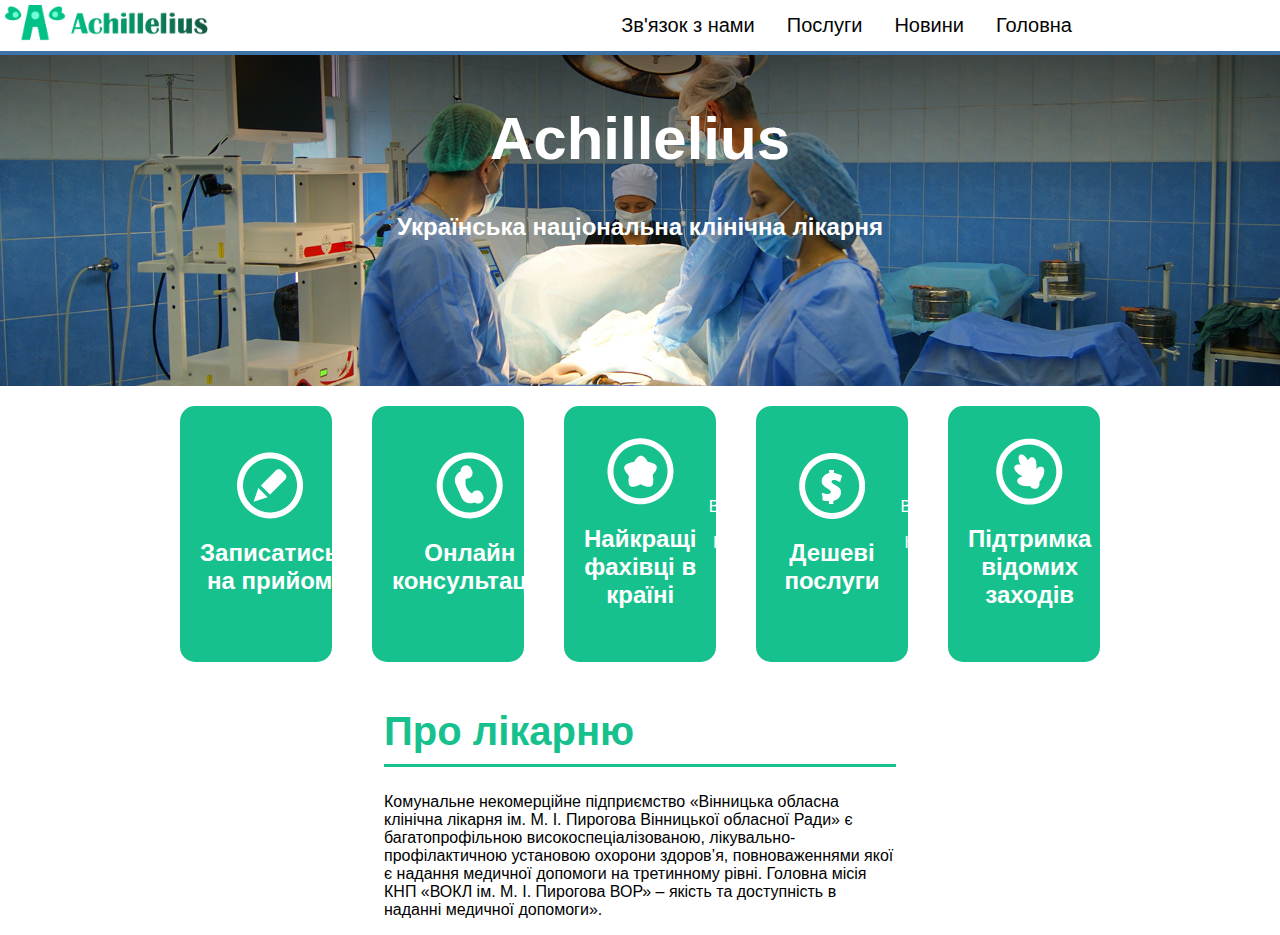
==== Курсова/index.html @ 8a38a6f2 "Стилі в окремому файлі" ====
<!DOCTYPE html>
<html lang="en">
<head>
	<meta charset="UTF-8">
	<meta name="viewport" content="width=device-width, initial-scale=1.0">
	<title>Курсова</title>
</head>
<body>
	<header>
		<nav>
			<ul>
				<img src="MainIcon.png" alt="Logo icon"> 
				<li><a class="ArrowButton" href="#home">Головна</a></li>
				<li><a class="ArrowButton" href="#news">Новини</a></li>
				<li><a class="ArrowButton" href="#services">Послуги</a></li>
				<li><a class="ArrowButton" href="#contact">Зв'язок з нами</a></li>
			</ul>
		</nav>
	</header>
	
	<section>
		<div id="MainLogo">
			<h1 id="TextMainLogo">Achillelius</h1>
			<h2>Українська національна клінічна лікарня</h2>
		</div>
	</section>
	
	<section>
		<div class="CardBlock">
			<div class="Card">
				<img src="CardIcon1.png" class="CardIcon" alt="Testing icon">
				<h2 class = "CardTitle">Записатись на прийом</h2> 
				<p class = "CardText">Broaden the creative horizons of your kids</p>
			</div>
			<div class="Card">
				<img src="CardIcon2.png" class="CardIcon" alt="Testing icon">
				<h2 class = "CardTitle">Онлайн консультація</h2> 
				<p class = "CardText">Broaden the creative horizons of your kids</p>
			</div>
			<div class="Card">
				<img src="CardIcon3.png" class="CardIcon" alt="Testing icon">
				<h2 class = "CardTitle">Найкращі фахівці в країні</h2> 
				<p class = "CardText">Broaden the creative horizons of your kids</p>
			</div>
			<div class="Card">
				<img src="CardIcon4.png" class="CardIcon" alt="Testing icon">
				<h2 class = "CardTitle">Дешеві послуги</h2> 
				<p class = "CardText">Broaden the creative horizons of your kids</p>
			</div>
			<div class="Card">
				<img src="CardIcon5.png" class="CardIcon" alt="Testing icon">
				<h2 class = "CardTitle">Підтримка відомих заходів</h2> 
				<p class = "CardText">Broaden the creative horizons of your kids</p>
			</div>
		</div>
	</section>
	
	<section class="CardBlock">
		<div id="AboutUs">
			<h1 class="GreenHeader">Про лікарню</h1>
			<p>Комунальне некомерційне підприємство «Вінницька обласна клінічна лікарня ім. М. І. Пирогова Вінницької обласної Ради» є багатопрофільною високоспеціалізованою, лікувально-профілактичною установою охорони здоров’я, повноваженнями якої є надання медичної допомоги на третинному рівні. Головна місія КНП «ВОКЛ ім. М. І. Пирогова ВОР» – якість та доступність в наданні медичної допомоги».</p>
		</div>
	</section>
	
</body>
</html>

<link rel="stylesheet" href="Styles.css">
---- Курсова/Styles.css ----
#AboutUs {
	width: 40%;
}

.GreenHeader {
	font-size: 40px;
	padding-bottom: 10px;
	color: #17C18E;
	border-bottom: 3px solid #17C18E;
}

.CardBlock {
	display: flex;
	flex-wrap: wrap;
	justify-content: center;
}

.Card {
	width: calc(15% - 40px);
	height: 20vw;
	margin: 20px;
	padding: 20px;
	
	background-color: #17C18E;
	
	box-sizing: border-box;
	text-align: center;
	border-radius: 15px;
	
	display: flex;
	flex-direction: column; 
	flex-wrap: wrap;
	justify-content: center;
	align-items: center;
	color: #FFFFFF;
}

#MainLogo {
	background-image: url('MainPageBackground.jpg');
	width: 100%;
	height: 27vw;
	background-size: cover;
	background-position: center;
	text-align: center;
	color: #FFFFFF;
}

#TextMainLogo {
	font-size: 60px;
	padding-top: 5%;
}

body {
	margin: 0;
	margin-top: 2%;
	font-family: Arial, sans-serif;
}

header {
	border-bottom: 4px solid #3E73A8;
	background-color: #FFFFFF;
	position: fixed;
	width: 100%;
	top: 0;
}

nav ul img {
	height: 4vh;
	margin: 5px;
}

nav ul {
	list-style-type: none;
	margin: 0;
	padding: 0;
	overflow: hidden;
	padding-right: 15%;
}

nav ul li {
	float: right;
}

.ArrowButton {
	display: block;
	text-align: center;
	padding: 14px 16px;
	
	color: #050505;
	text-decoration: none;
	font-size: 20px;
	-webkit-transition: all 0.5s ease;
}

.ArrowButton:hover {
	background-color: #E0EFFF;
}
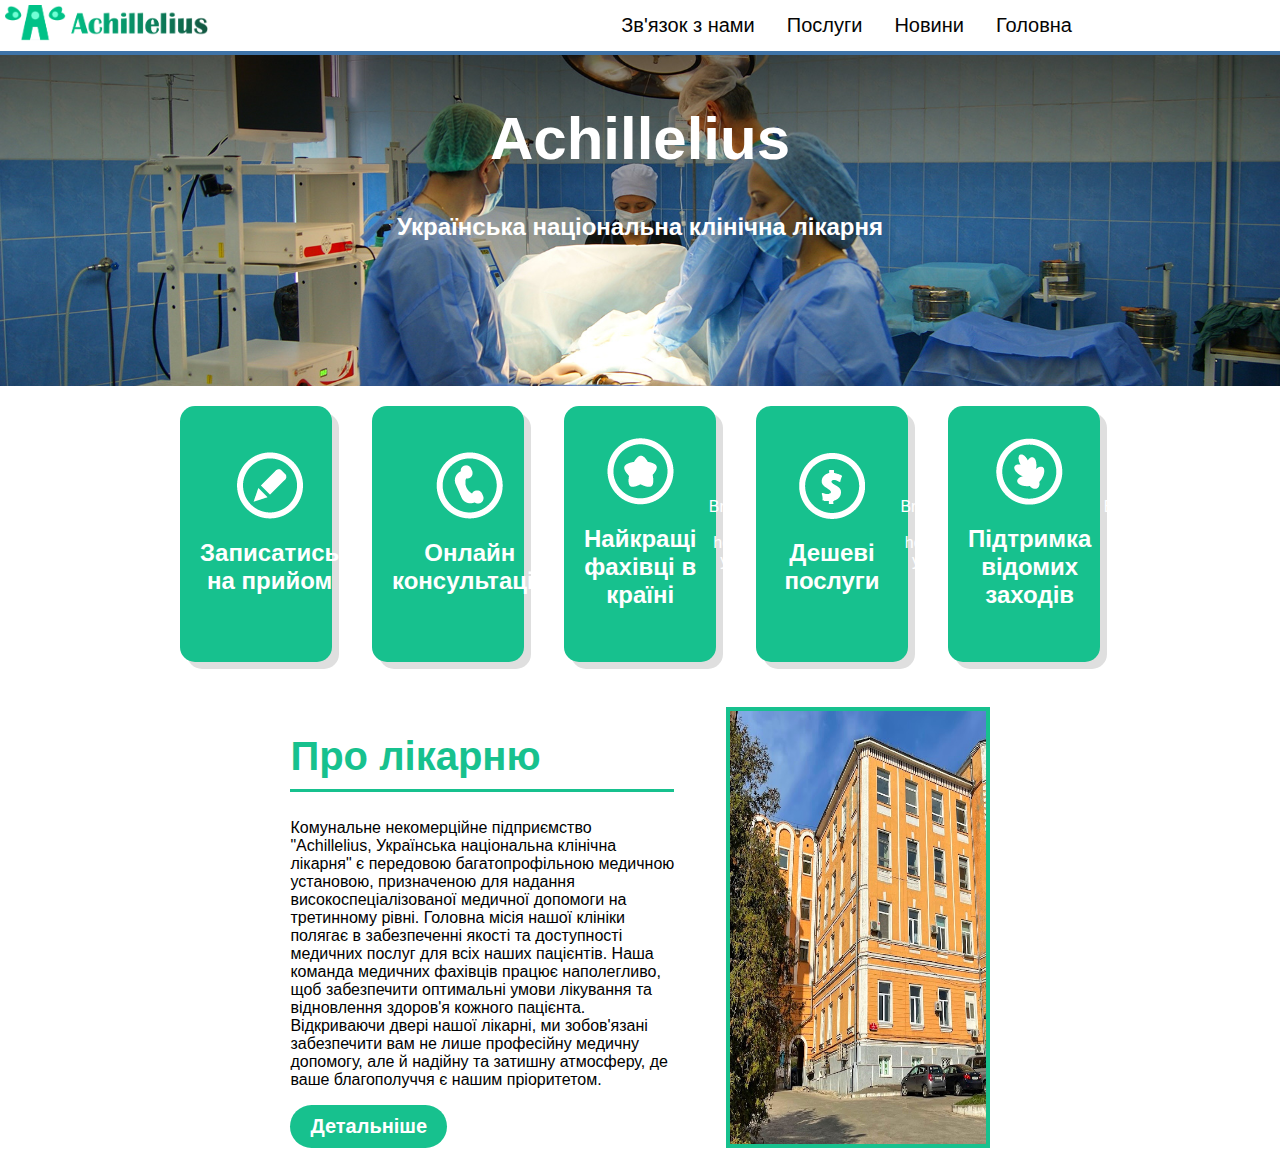
==== commit fcf6a04d: "Про лікарню" ====
--- a/Курсова/index.html
+++ b/Курсова/index.html
@@ -58,8 +58,16 @@
 	<section class="CardBlock">
 		<div id="AboutUs">
 			<h1 class="GreenHeader">Про лікарню</h1>
-			<p>Комунальне некомерційне підприємство «Вінницька обласна клінічна лікарня ім. М. І. Пирогова Вінницької обласної Ради» є багатопрофільною високоспеціалізованою, лікувально-профілактичною установою охорони здоров’я, повноваженнями якої є надання медичної допомоги на третинному рівні. Головна місія КНП «ВОКЛ ім. М. І. Пирогова ВОР» – якість та доступність в наданні медичної допомоги».</p>
+			<p>
+				Комунальне некомерційне підприємство "Achillelius, Українська національна клінічна лікарня" є передовою багатопрофільною медичною установою, призначеною для надання високоспеціалізованої медичної допомоги на третинному рівні. Головна місія нашої клініки полягає в забезпеченні якості та доступності медичних послуг для всіх наших пацієнтів. Наша команда медичних фахівців працює наполегливо, щоб забезпечити оптимальні умови лікування та відновлення здоров'я кожного пацієнта. Відкриваючи двері нашої лікарні, ми зобов'язані забезпечити вам не лише професійну медичну допомогу, але й надійну та затишну атмосферу, де ваше благополуччя є нашим пріоритетом.
+			</p>
+			<button class="ButtonMoreInformation">Детальніше</button>
 		</div>
+		<img src="PageIllustration.jpg" id="HospitalIllustration" alt="Hospital illustration">
+	</section>
+	
+	<section class="CardBlock" id="WorkerSection">
+	
 	</section>
 	
 </body>
--- a/Курсова/Styles.css
+++ b/Курсова/Styles.css
@@ -1,5 +1,12 @@
 #AboutUs {
-	width: 40%;
+	width: 30%;
+	margin: 2%;
+}
+
+#HospitalIllustration {
+	width: 20%;
+	margin: 2%;
+	border: 4px solid #17C18E;
 }
 
 .GreenHeader {
@@ -22,6 +29,7 @@
 	padding: 20px;
 	
 	background-color: #17C18E;
+	box-shadow: 7px 7px #DFDFDF;
 	
 	box-sizing: border-box;
 	text-align: center;
@@ -81,6 +89,20 @@
 	float: right;
 }
 
+.ButtonMoreInformation {
+	background: #17C18E; 
+	color: #fff; 
+	border: none;
+	border-radius: 40px; 
+	cursor: pointer;
+	
+	font-size: 20px;
+	font-weight: bold;
+	font-family: arial;
+	
+	padding: 10px 20px;
+}
+
 .ArrowButton {
 	display: block;
 	text-align: center;
@@ -89,7 +111,7 @@
 	color: #050505;
 	text-decoration: none;
 	font-size: 20px;
-	-webkit-transition: all 0.5s ease;
+	transition: all 0.5s ease;
 }
 
 .ArrowButton:hover {
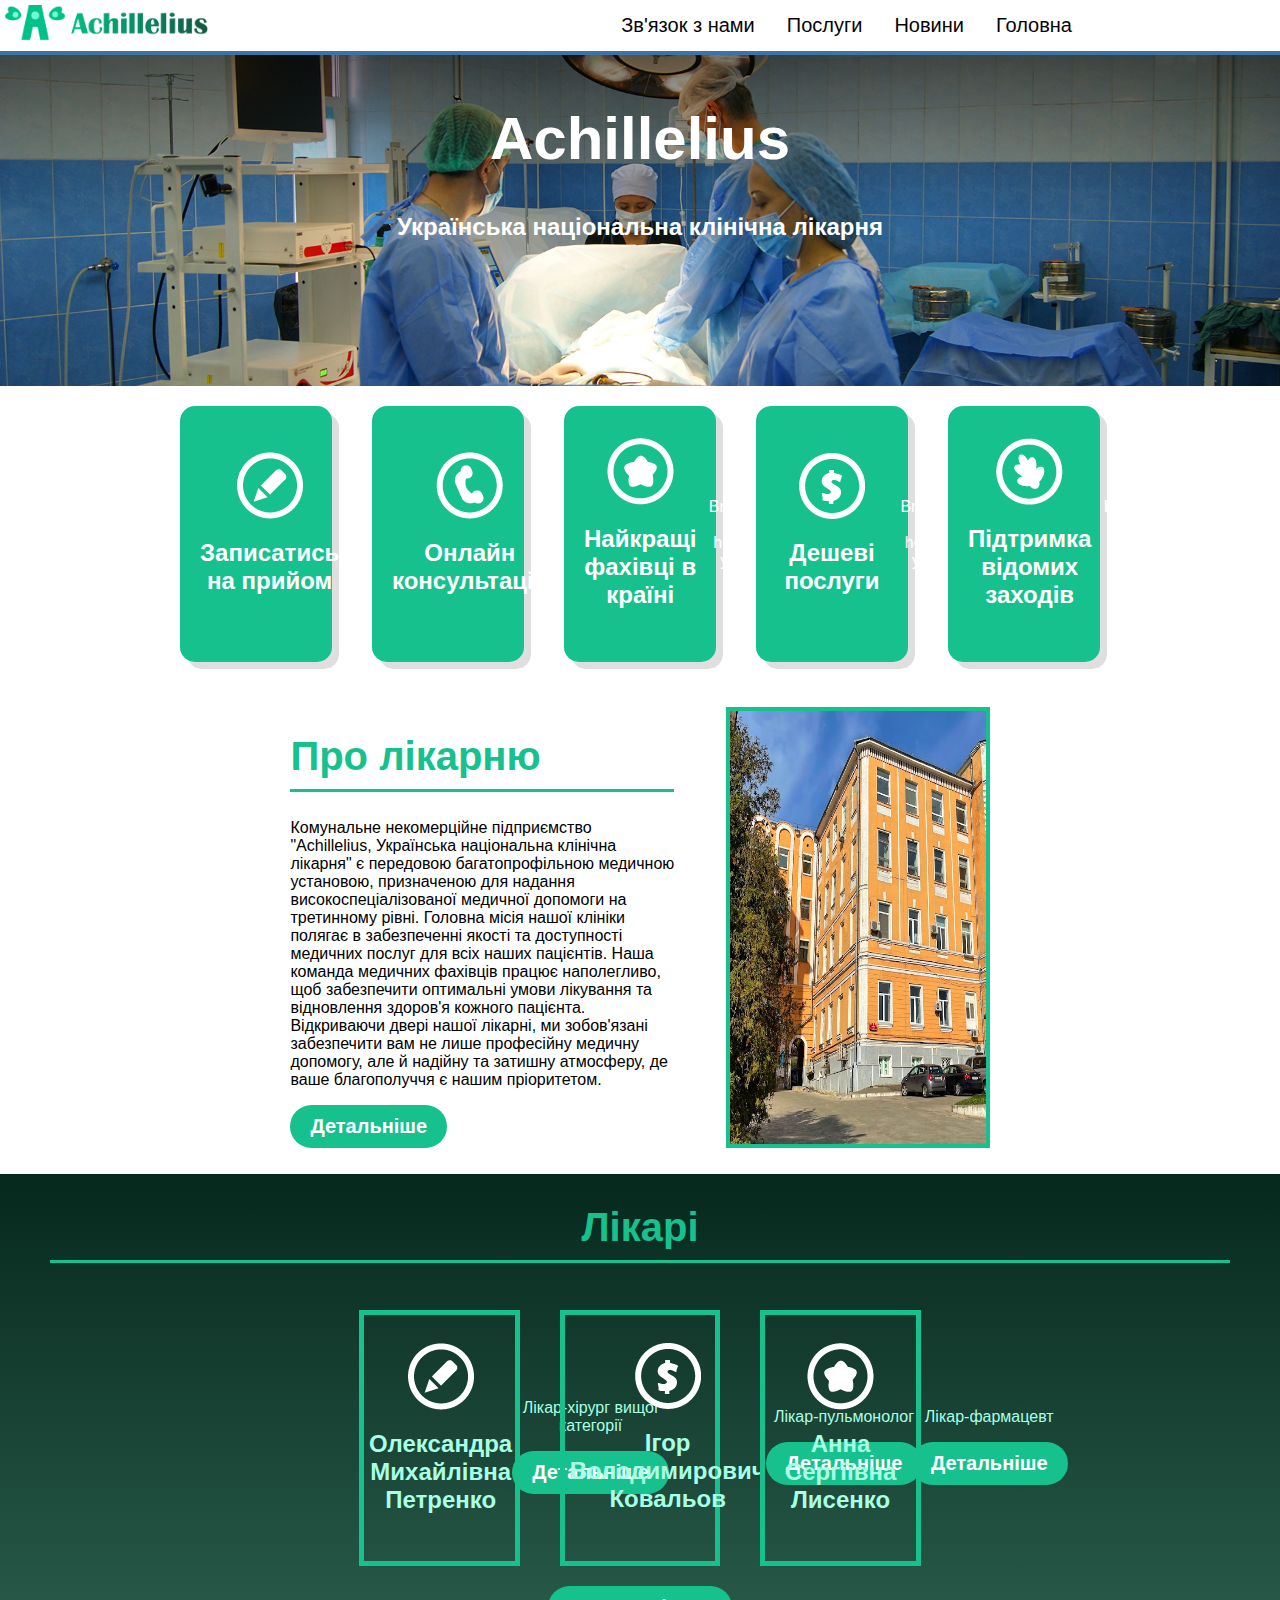
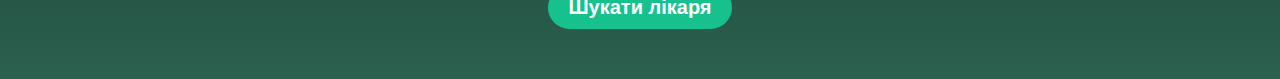
==== commit 98951309: "Лікарі" ====
--- a/Курсова/index.html
+++ b/Курсова/index.html
@@ -66,8 +66,29 @@
 		<img src="PageIllustration.jpg" id="HospitalIllustration" alt="Hospital illustration">
 	</section>
 	
-	<section class="CardBlock" id="WorkerSection">
-	
+	<section id="WorkerSection">
+		<h1 class="GreenHeader">Лікарі</h1>
+		<div class="CardBlock">
+			<div class="DoctorsRectangle">
+				<img src="CardIcon1.png" class="CardIcon" alt="Testing icon">
+				<h2 class = "CardTitle">Олександра Михайлівна Петренко</h2> 
+				<p class = "CardText">Лікар-хірург вищої категорії</p>
+				<button class="ButtonMoreInformation">Детальніше</button>
+			</div>
+			<div class="DoctorsRectangle">
+				<img src="CardIcon4.png" class="CardIcon" alt="Testing icon">
+				<h2 class = "CardTitle">Ігор Володимирович Ковальов</h2> 
+				<p class = "CardText">Лікар-пульмонолог</p>
+				<button class="ButtonMoreInformation">Детальніше</button>
+			</div>
+			<div class="DoctorsRectangle">
+				<img src="CardIcon3.png" class="CardIcon" alt="Testing icon">
+				<h2 class = "CardTitle">Анна Сергіївна Лисенко</h2> 
+				<p class = "CardText">Лікар-фармацевт</p>
+				<button class="ButtonMoreInformation">Детальніше</button>
+			</div>
+		</div>
+		<button class="ButtonMoreInformation">Шукати лікаря</button>
 	</section>
 	
 </body>
--- a/Курсова/Styles.css
+++ b/Курсова/Styles.css
@@ -1,6 +1,14 @@
 #AboutUs {
 	width: 30%;
 	margin: 2%;
+}
+
+#WorkerSection
+{
+	padding: 50px;
+	padding-top: 5px;
+	text-align: center;
+	background: linear-gradient(to top, #2C604F, #06281D);
 }
 
 #HospitalIllustration {
@@ -20,6 +28,25 @@
 	display: flex;
 	flex-wrap: wrap;
 	justify-content: center;
+}
+
+.DoctorsRectangle {
+	width: calc(17% - 40px);
+	height: 20vw;
+	margin: 20px;
+	padding: 5px;
+	
+	border: 5px solid #17C18E;
+	
+	box-sizing: border-box;
+	text-align: center;
+	
+	display: flex;
+	flex-direction: column; 
+	flex-wrap: wrap;
+	justify-content: center;
+	align-items: center;
+	color: #A8FFE3;
 }
 
 .Card {
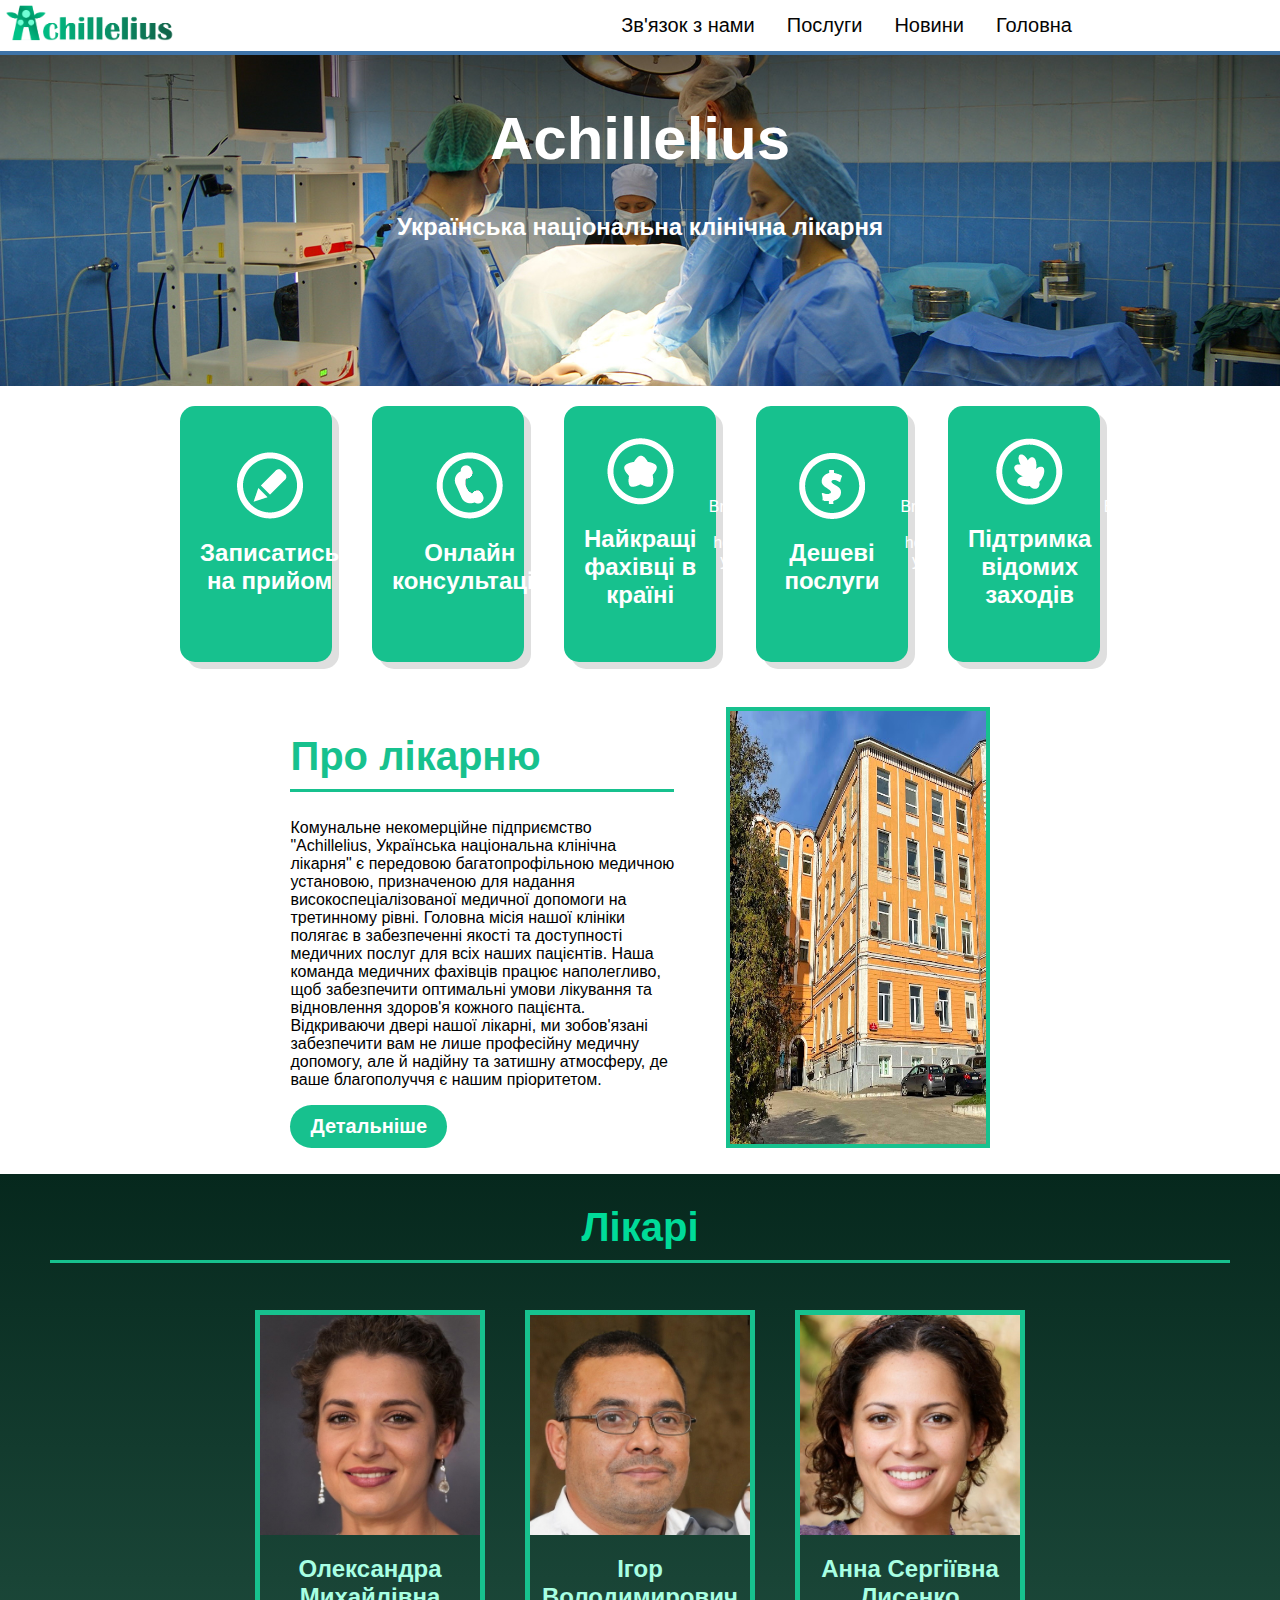
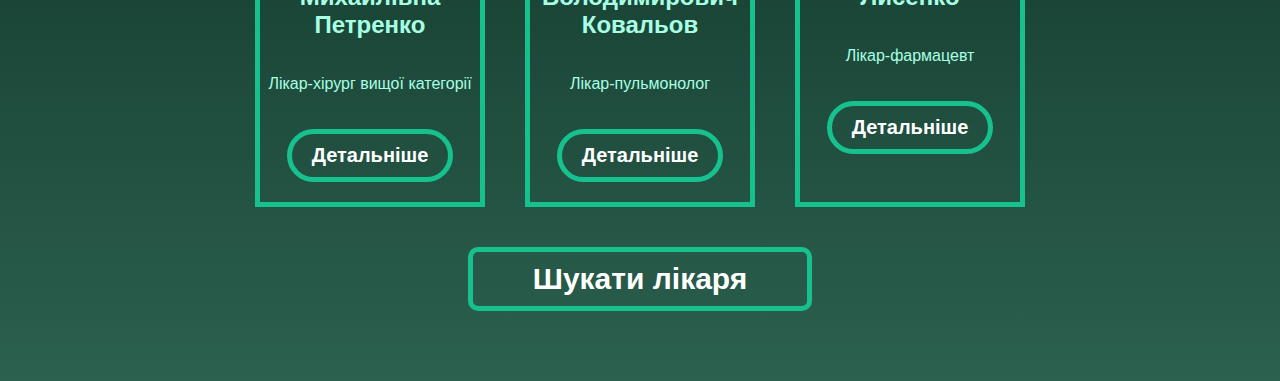
==== commit 20dfcc15: "Анімації та блок лікарів" ====
--- a/Курсова/index.html
+++ b/Курсова/index.html
@@ -9,7 +9,7 @@
 	<header>
 		<nav>
 			<ul>
-				<img src="MainIcon.png" alt="Logo icon"> 
+				<img src="Images/MainIcon.png" alt="Logo icon"> 
 				<li><a class="ArrowButton" href="#home">Головна</a></li>
 				<li><a class="ArrowButton" href="#news">Новини</a></li>
 				<li><a class="ArrowButton" href="#services">Послуги</a></li>
@@ -28,27 +28,27 @@
 	<section>
 		<div class="CardBlock">
 			<div class="Card">
-				<img src="CardIcon1.png" class="CardIcon" alt="Testing icon">
+				<img src="Images/CardIcon1.png" class="CardIcon" alt="Testing icon">
 				<h2 class = "CardTitle">Записатись на прийом</h2> 
 				<p class = "CardText">Broaden the creative horizons of your kids</p>
 			</div>
 			<div class="Card">
-				<img src="CardIcon2.png" class="CardIcon" alt="Testing icon">
+				<img src="Images/CardIcon2.png" class="CardIcon" alt="Testing icon">
 				<h2 class = "CardTitle">Онлайн консультація</h2> 
 				<p class = "CardText">Broaden the creative horizons of your kids</p>
 			</div>
 			<div class="Card">
-				<img src="CardIcon3.png" class="CardIcon" alt="Testing icon">
+				<img src="Images/CardIcon3.png" class="CardIcon" alt="Testing icon">
 				<h2 class = "CardTitle">Найкращі фахівці в країні</h2> 
 				<p class = "CardText">Broaden the creative horizons of your kids</p>
 			</div>
 			<div class="Card">
-				<img src="CardIcon4.png" class="CardIcon" alt="Testing icon">
+				<img src="Images/CardIcon4.png" class="CardIcon" alt="Testing icon">
 				<h2 class = "CardTitle">Дешеві послуги</h2> 
 				<p class = "CardText">Broaden the creative horizons of your kids</p>
 			</div>
 			<div class="Card">
-				<img src="CardIcon5.png" class="CardIcon" alt="Testing icon">
+				<img src="Images/CardIcon5.png" class="CardIcon" alt="Testing icon">
 				<h2 class = "CardTitle">Підтримка відомих заходів</h2> 
 				<p class = "CardText">Broaden the creative horizons of your kids</p>
 			</div>
@@ -63,32 +63,32 @@
 			</p>
 			<button class="ButtonMoreInformation">Детальніше</button>
 		</div>
-		<img src="PageIllustration.jpg" id="HospitalIllustration" alt="Hospital illustration">
+		<img src="Images/PageIllustration.jpg" id="HospitalIllustration" alt="Hospital illustration">
 	</section>
 	
 	<section id="WorkerSection">
 		<h1 class="GreenHeader">Лікарі</h1>
 		<div class="CardBlock">
 			<div class="DoctorsRectangle">
-				<img src="CardIcon1.png" class="CardIcon" alt="Testing icon">
+				<img src="Images/DemoWomenPerson1.jpg" class="PersonIcon" alt="Testing icon">
 				<h2 class = "CardTitle">Олександра Михайлівна Петренко</h2> 
 				<p class = "CardText">Лікар-хірург вищої категорії</p>
 				<button class="ButtonMoreInformation">Детальніше</button>
 			</div>
 			<div class="DoctorsRectangle">
-				<img src="CardIcon4.png" class="CardIcon" alt="Testing icon">
+				<img src="Images/DemoMenPerson1.jpg" class="PersonIcon" alt="Testing icon">
 				<h2 class = "CardTitle">Ігор Володимирович Ковальов</h2> 
 				<p class = "CardText">Лікар-пульмонолог</p>
 				<button class="ButtonMoreInformation">Детальніше</button>
 			</div>
 			<div class="DoctorsRectangle">
-				<img src="CardIcon3.png" class="CardIcon" alt="Testing icon">
+				<img src="Images/DemoWomenPerson2.jpg" class="PersonIcon" alt="Testing icon">
 				<h2 class = "CardTitle">Анна Сергіївна Лисенко</h2> 
 				<p class = "CardText">Лікар-фармацевт</p>
 				<button class="ButtonMoreInformation">Детальніше</button>
 			</div>
 		</div>
-		<button class="ButtonMoreInformation">Шукати лікаря</button>
+		<button id="ButtonSearchDoctor">Шукати лікаря</button>
 	</section>
 	
 </body>
--- a/Курсова/Styles.css
+++ b/Курсова/Styles.css
@@ -9,6 +9,35 @@
 	padding-top: 5px;
 	text-align: center;
 	background: linear-gradient(to top, #2C604F, #06281D);
+	
+	.GreenHeader {
+		color: #00DB99;
+	}
+}
+
+#ButtonSearchDoctor {
+	background: none; 
+	color: #fff; 
+	border: 5px solid #17C18E;
+	border-radius: 10px; 
+	cursor: pointer;
+	
+	font-size: 30px;
+	font-weight: bold;
+	font-family: arial;
+	
+	padding: 10px 60px;
+	margin: 20px;
+	transition: all 0.3s ease;
+}
+
+#ButtonSearchDoctor:hover {
+	transform: scale(1.1);
+}
+
+.PersonIcon {
+	float: inline-start;
+	width: 100%;
 }
 
 #HospitalIllustration {
@@ -31,10 +60,10 @@
 }
 
 .DoctorsRectangle {
-	width: calc(17% - 40px);
-	height: 20vw;
+	width: calc(30vh - 40px);
+	
 	margin: 20px;
-	padding: 5px;
+	padding-top: 0;
 	
 	border: 5px solid #17C18E;
 	
@@ -44,9 +73,20 @@
 	display: flex;
 	flex-direction: column; 
 	flex-wrap: wrap;
-	justify-content: center;
+	justify-content: top;
 	align-items: center;
 	color: #A8FFE3;
+	transition: all 0.3s ease;
+	
+	.ButtonMoreInformation {
+		background: none; 
+		border: 5px solid #17C18E;
+		margin: 20px;
+	}
+}
+
+.DoctorsRectangle:hover {
+	transform: translateY(-15px);
 }
 
 .Card {
@@ -68,10 +108,15 @@
 	justify-content: center;
 	align-items: center;
 	color: #FFFFFF;
+	transition: all 0.3s ease;
+}
+
+.Card:hover {
+	background-color: #129E74;
 }
 
 #MainLogo {
-	background-image: url('MainPageBackground.jpg');
+	background-image: url('Images/MainPageBackground.jpg');
 	width: 100%;
 	height: 27vw;
 	background-size: cover;
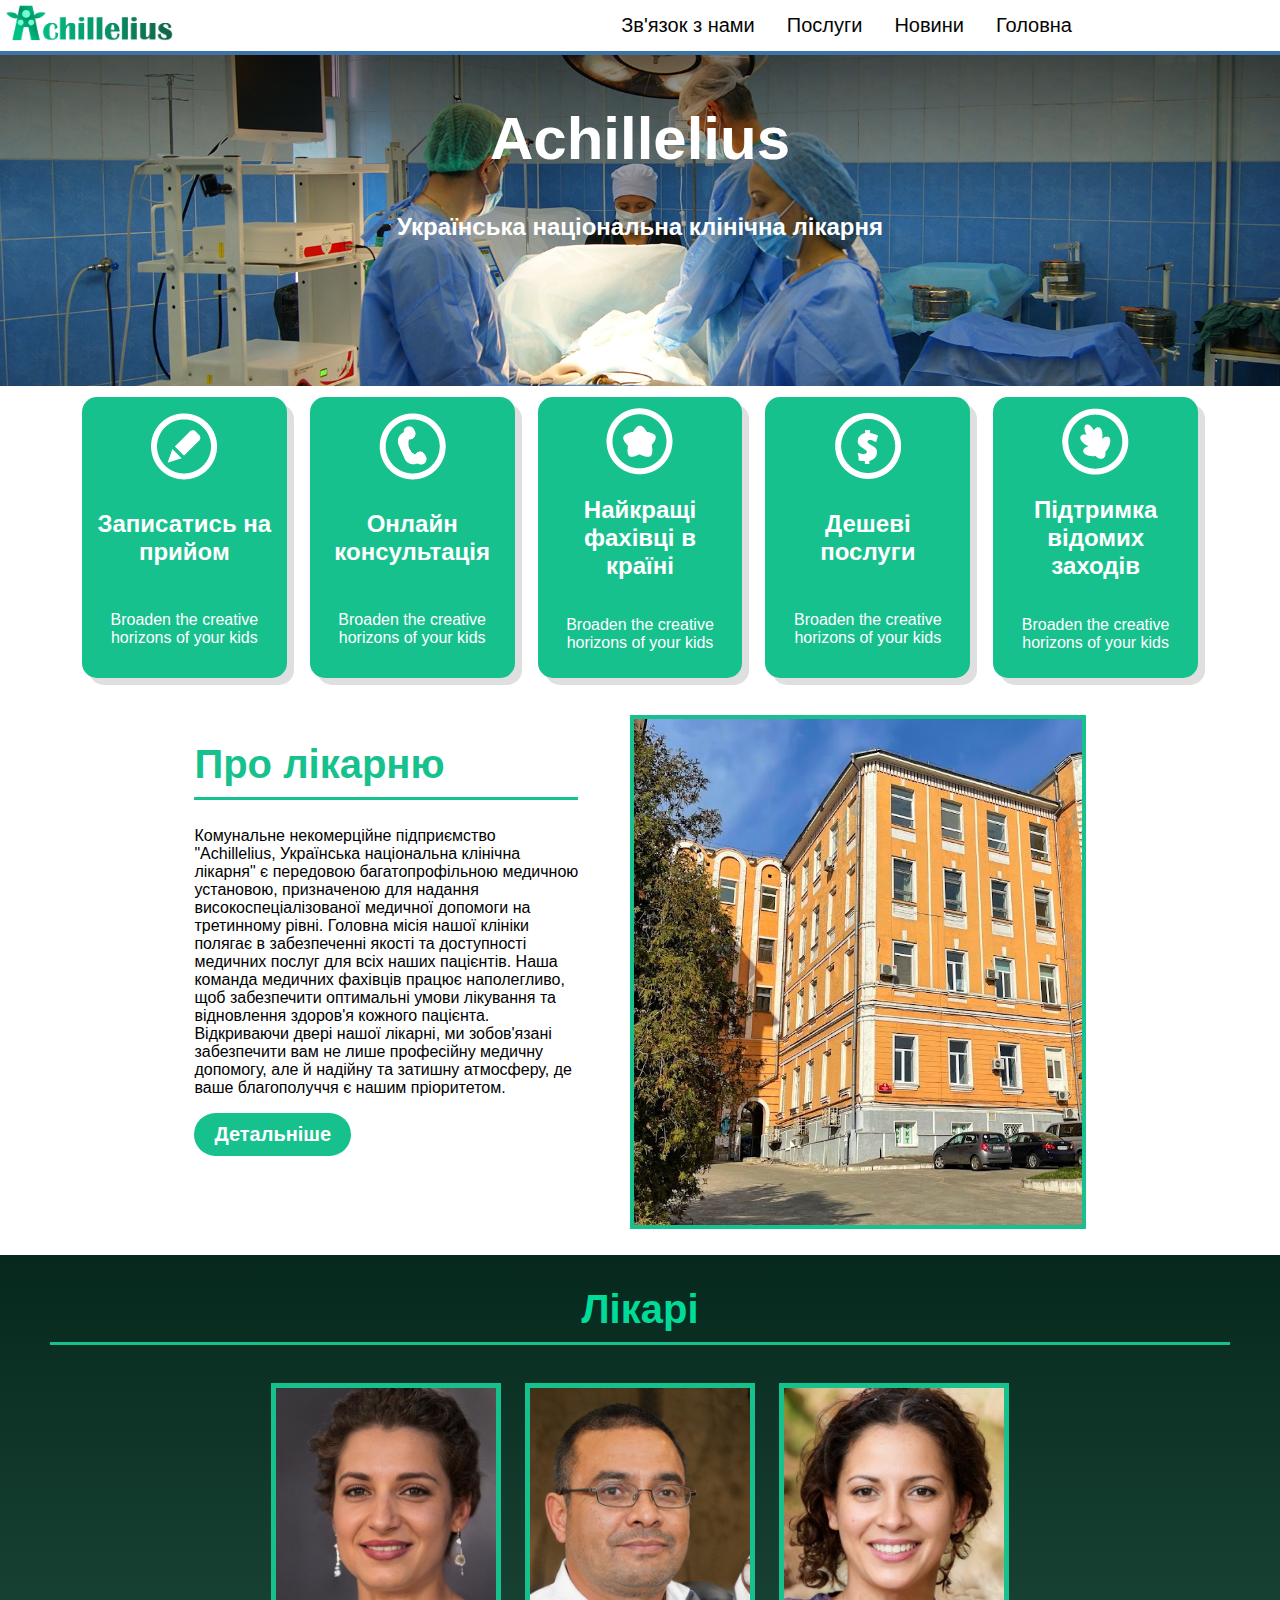
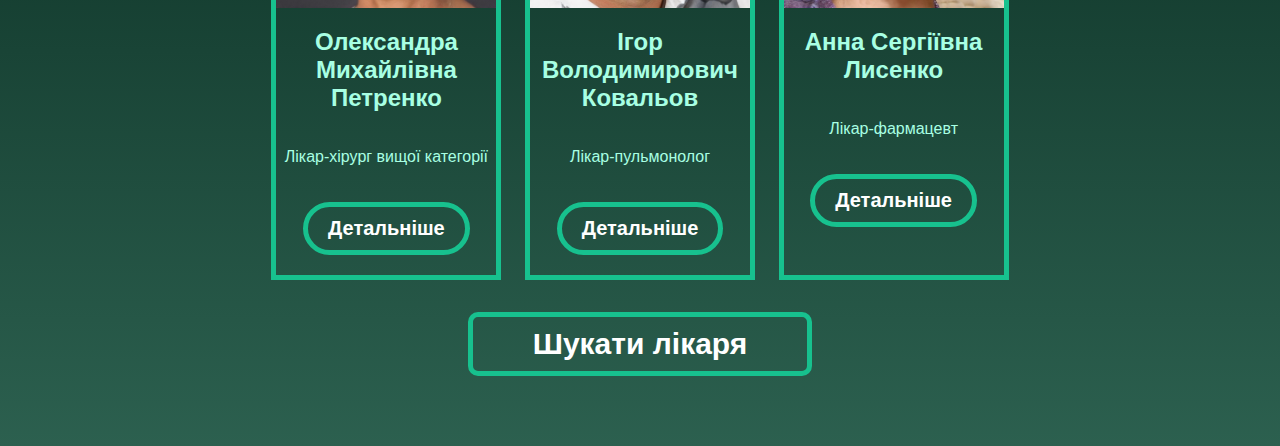
==== commit 541b8dcc: "Маштабування елементів під екран" ====
--- a/Курсова/index.html
+++ b/Курсова/index.html
@@ -20,7 +20,7 @@
 	
 	<section>
 		<div id="MainLogo">
-			<h1 id="TextMainLogo">Achillelius</h1>
+			<h1>Achillelius</h1>
 			<h2>Українська національна клінічна лікарня</h2>
 		</div>
 	</section>
--- a/Курсова/Styles.css
+++ b/Курсова/Styles.css
@@ -1,49 +1,79 @@
-#AboutUs {
-	width: 30%;
-	margin: 2%;
-}
-
-#WorkerSection
-{
-	padding: 50px;
-	padding-top: 5px;
-	text-align: center;
-	background: linear-gradient(to top, #2C604F, #06281D);
-	
-	.GreenHeader {
-		color: #00DB99;
-	}
-}
-
-#ButtonSearchDoctor {
-	background: none; 
+body {
+	margin: 0;
+	margin-top: 2%;
+	font-family: Arial, sans-serif;
+}
+
+header {
+	border-bottom: 4px solid #3E73A8;
+	background-color: #FFFFFF;
+	position: fixed;
+	width: 100%;
+	top: 0;
+}
+
+
+
+
+nav ul {
+	list-style-type: none;
+	margin: 0;
+	padding: 0;
+	overflow: hidden;
+	padding-right: 15%;
+	
+	li { float: right; }
+	img {
+		height: 4vh;
+		margin: 5px;
+	}
+}
+
+.ButtonMoreInformation {
+	background: #17C18E; 
 	color: #fff; 
-	border: 5px solid #17C18E;
-	border-radius: 10px; 
+	border: none;
+	border-radius: 40px; 
 	cursor: pointer;
 	
-	font-size: 30px;
+	font-size: 20px;
 	font-weight: bold;
 	font-family: arial;
 	
-	padding: 10px 60px;
-	margin: 20px;
-	transition: all 0.3s ease;
-}
-
-#ButtonSearchDoctor:hover {
-	transform: scale(1.1);
-}
-
-.PersonIcon {
-	float: inline-start;
+	padding: 10px 20px;
+}
+
+.ArrowButton {
+	display: block;
+	text-align: center;
+	padding: 14px 16px;
+	
+	color: #050505;
+	text-decoration: none;
+	font-size: 20px;
+	transition: all 0.5s ease;
+}
+
+.ArrowButton:hover {
+	background-color: #E0EFFF;
+}
+
+
+
+
+#MainLogo {
+	background-image: url('Images/MainPageBackground.jpg');
 	width: 100%;
-}
-
-#HospitalIllustration {
-	width: 20%;
-	margin: 2%;
-	border: 4px solid #17C18E;
+	height: 27vw;
+	background-size: cover;
+	background-position: center;
+	text-align: center;
+	color: #FFFFFF;
+	
+	h1 {
+		font-size: 60px;
+		padding-top: 5%;
+	}
 }
 
 .GreenHeader {
@@ -59,10 +89,61 @@
 	justify-content: center;
 }
 
+.CardIcon { margin: 0.5% 30%; }
+
+
+.Card {
+	width: 13%;
+	margin: 0.9%;
+	padding: 18px;
+	
+	background-color: #17C18E;
+	box-shadow: 7px 7px #DFDFDF;
+	
+	box-sizing: border-box;
+	text-align: center;
+	border-radius: 15px;
+	
+	display: flex;
+	flex-wrap: wrap;
+	justify-content: center;
+	align-items: center;
+	color: #FFFFFF;
+	transition: all 0.3s ease;
+	
+}
+
+.Card:hover { background-color: #129E74; }
+
+#AboutUs {
+	width: 30%;
+	margin: 2%;
+}
+
+#HospitalIllustration {
+	width: 20%;
+	margin: 2%;
+	border: 4px solid #17C18E;
+}
+
+
+
+
+#WorkerSection {
+	padding: 50px;
+	padding-top: 5px;
+	text-align: center;
+	background: linear-gradient(to top, #2C604F, #06281D);
+	
+	.GreenHeader {
+		color: #00DB99;
+	}
+}
+
 .DoctorsRectangle {
 	width: calc(30vh - 40px);
 	
-	margin: 20px;
+	margin: 1%;
 	padding-top: 0;
 	
 	border: 5px solid #17C18E;
@@ -85,107 +166,67 @@
 	}
 }
 
-.DoctorsRectangle:hover {
-	transform: translateY(-15px);
-}
-
-.Card {
-	width: calc(15% - 40px);
-	height: 20vw;
-	margin: 20px;
-	padding: 20px;
-	
-	background-color: #17C18E;
-	box-shadow: 7px 7px #DFDFDF;
-	
-	box-sizing: border-box;
-	text-align: center;
-	border-radius: 15px;
-	
-	display: flex;
-	flex-direction: column; 
-	flex-wrap: wrap;
-	justify-content: center;
-	align-items: center;
-	color: #FFFFFF;
-	transition: all 0.3s ease;
-}
-
-.Card:hover {
-	background-color: #129E74;
-}
-
-#MainLogo {
-	background-image: url('Images/MainPageBackground.jpg');
+.DoctorsRectangle:hover { transform: translateY(-15px); }
+
+.PersonIcon {
+	float: inline-start;
 	width: 100%;
-	height: 27vw;
-	background-size: cover;
-	background-position: center;
-	text-align: center;
-	color: #FFFFFF;
-}
-
-#TextMainLogo {
-	font-size: 60px;
-	padding-top: 5%;
-}
-
-body {
-	margin: 0;
-	margin-top: 2%;
-	font-family: Arial, sans-serif;
-}
-
-header {
-	border-bottom: 4px solid #3E73A8;
-	background-color: #FFFFFF;
-	position: fixed;
-	width: 100%;
-	top: 0;
-}
-
-nav ul img {
-	height: 4vh;
-	margin: 5px;
-}
-
-nav ul {
-	list-style-type: none;
-	margin: 0;
-	padding: 0;
-	overflow: hidden;
-	padding-right: 15%;
-}
-
-nav ul li {
-	float: right;
-}
-
-.ButtonMoreInformation {
-	background: #17C18E; 
+}
+
+#ButtonSearchDoctor {
+	background: none; 
 	color: #fff; 
-	border: none;
-	border-radius: 40px; 
+	border: 5px solid #17C18E;
+	border-radius: 10px; 
 	cursor: pointer;
 	
-	font-size: 20px;
+	font-size: 30px;
 	font-weight: bold;
 	font-family: arial;
 	
-	padding: 10px 20px;
-}
-
-.ArrowButton {
-	display: block;
-	text-align: center;
-	padding: 14px 16px;
-	
-	color: #050505;
-	text-decoration: none;
-	font-size: 20px;
-	transition: all 0.5s ease;
-}
-
-.ArrowButton:hover {
-	background-color: #E0EFFF;
+	padding: 10px 60px;
+	margin: 20px;
+	transition: all 0.3s ease;
+}
+
+#ButtonSearchDoctor:hover { transform: scale(1.1); }
+
+
+
+
+
+@media(min-width:1001px) and (max-width:1500px) {
+	#HospitalIllustration { width: 35%; }
+	.Card {
+		width: 16%;
+		padding: 10px;
+	}
+}
+
+@media(min-width:641px) and (max-width:1000px) {
+    #HospitalIllustration { width: 55%; }
+	#AboutUs { width:35%; }
+	
+	.Card {
+		width: 25%; 
+		padding: 15px;
+	}
+}
+
+@media(max-width:640px) {
+	#HospitalIllustration { width: 90%; }
+	.Card {
+		width: 45%; 
+		padding: 15px;
+	}
+	
+	#AboutUs { width:90%; }
+	
+	nav ul {
+		padding: 0;
+		li { float: left; }
+		img {
+			margin: 5px 30%;
+		}
+	}
 }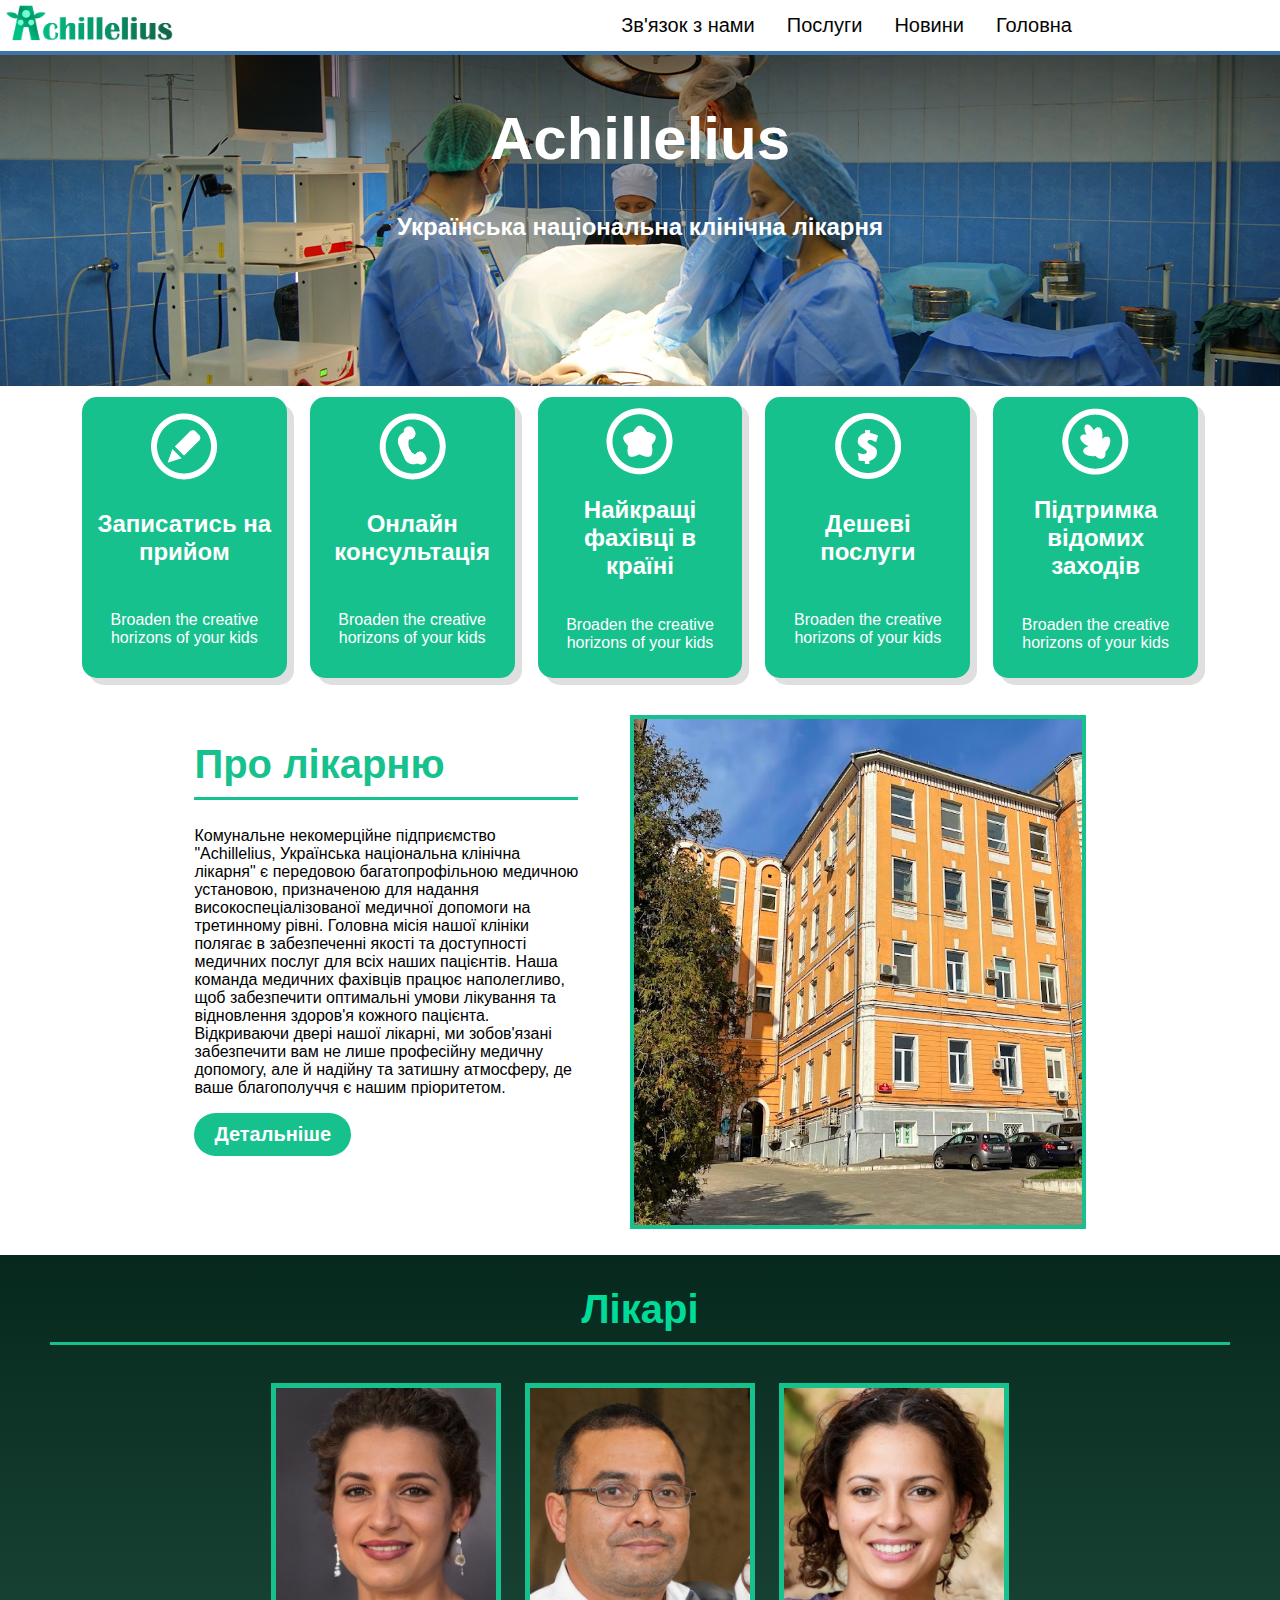
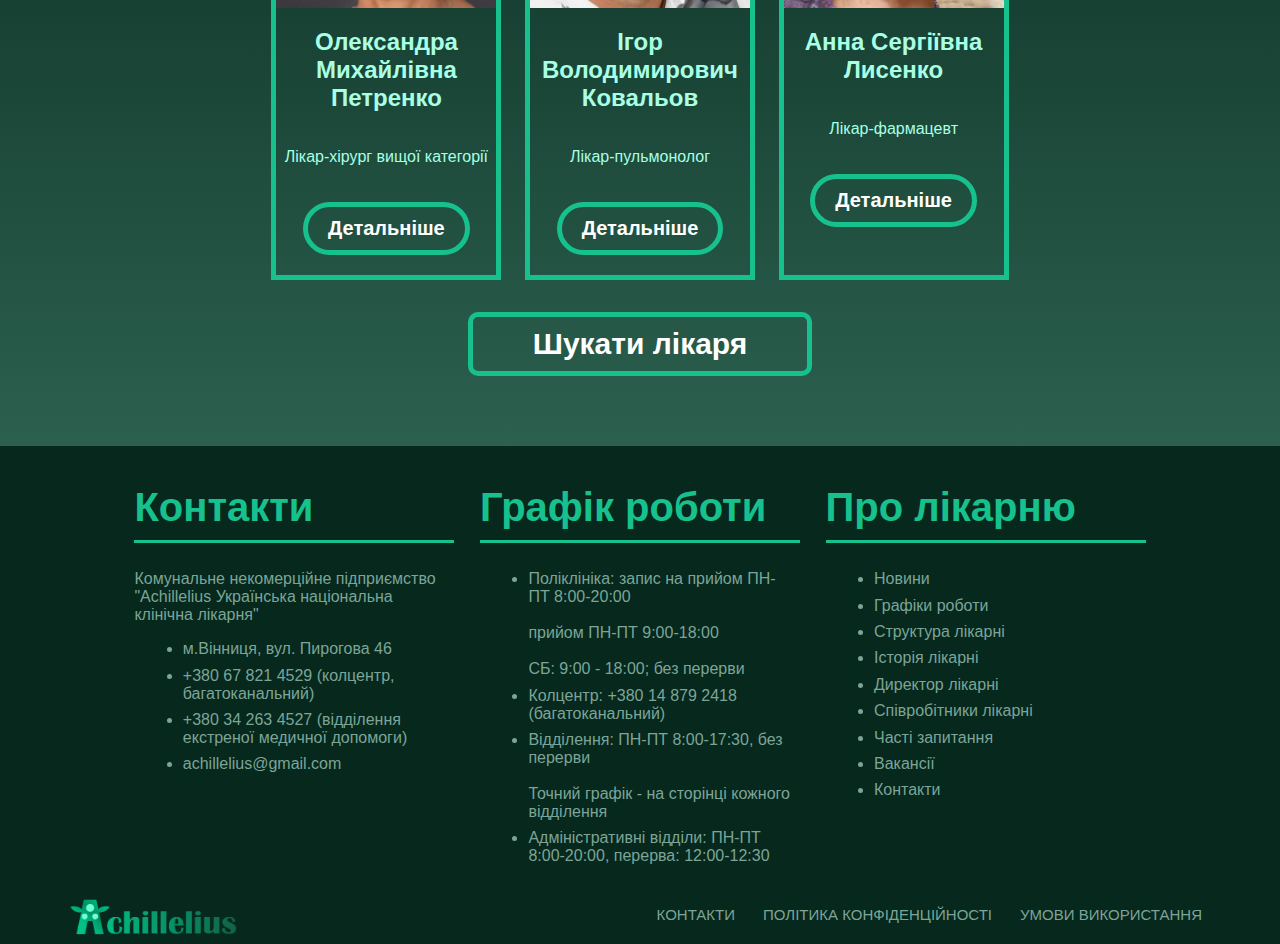
==== commit b7dfc16b: "Останній блок з контактами" ====
--- a/Курсова/index.html
+++ b/Курсова/index.html
@@ -9,7 +9,7 @@
 	<header>
 		<nav>
 			<ul>
-				<img src="Images/MainIcon.png" alt="Logo icon"> 
+				<img src="Images/MainIcon.png" id="LogoHospital" alt="Logo icon"> 
 				<li><a class="ArrowButton" href="#home">Головна</a></li>
 				<li><a class="ArrowButton" href="#news">Новини</a></li>
 				<li><a class="ArrowButton" href="#services">Послуги</a></li>
@@ -91,6 +91,58 @@
 		<button id="ButtonSearchDoctor">Шукати лікаря</button>
 	</section>
 	
+	<section id="LinkSection">
+		<div class="LinkBlock">
+			<h1 class="GreenHeader">Контакти</h1>
+			<p>Комунальне некомерційне підприємство "Achillelius Українська національна клінічна лікарня"</p>
+			<ul>
+				<li>м.Вінниця, вул. Пирогова 46</li>
+				<li>+380 67 821 4529 (колцентр, багатоканальний)</li>
+				<li>+380 34 263 4527 (відділення екстреної медичної допомоги)</li>
+				<li>achillelius@gmail.com</li>
+			</ul>
+			
+			<a></a>
+		</div>
+		
+		<div class="LinkBlock">
+			<h1 class="GreenHeader">Графік роботи</h1>
+			
+			<ul>
+				<li>Поліклініка: запис на прийом ПН-ПТ 8:00-20:00 <br></br>
+				прийом ПН-ПТ 9:00-18:00 <br></br>
+				СБ: 9:00 - 18:00; без перерви</li>
+				<li>Колцентр: +380 14 879 2418 (багатоканальний)</li>
+				<li>Відділення: ПН-ПТ 8:00-17:30, без перерви <br></br>
+				Точний графік - на сторінці кожного відділення</li>
+				<li>Адміністративні відділи: ПН-ПТ 8:00-20:00, перерва: 12:00-12:30</li>
+			</ul>
+		</div>
+		
+		<div class="LinkBlock">
+			<h1 class="GreenHeader">Про лікарню</h1>
+			<ul>
+				<li><a href="#news">Новини</a></li>
+				<li><a href="#workschedule">Графіки роботи</a></li>
+				<li><a href="#hospitalplans">Структура лікарні</a></li>
+				<li><a href="#history">Історія лікарні</a></li>
+				<li><a href="#director">Директор лікарні</a></li>
+				<li><a href="#workers">Співробітники лікарні</a></li>
+				<li><a href="#questions">Часті запитання</a></li>
+				<li><a href="#vacancies">Вакансії</a></li>
+				<li><a href="#contacts">Контакти</a></li>
+			</ul>
+		</div>
+		
+		<div id="EndLinks">
+			<img src="Images/MainIcon.png" id="LogoHospital" alt="Logo icon"> 
+			<a href="#termsofuse">УМОВИ ВИКОРИСТАННЯ</a>
+			<a href="#policy">ПОЛІТИКА КОНФІДЕНЦІЙНОСТІ</a>
+			<a href="#contacts">КОНТАКТИ</a>
+		</div>
+		
+	</section>
+	
 </body>
 </html>
 
--- a/Курсова/Styles.css
+++ b/Курсова/Styles.css
@@ -23,10 +23,11 @@
 	padding-right: 15%;
 	
 	li { float: right; }
-	img {
-		height: 4vh;
-		margin: 5px;
-	}
+}
+
+#LogoHospital {
+	height: 4vh;
+	margin: 5px;
 }
 
 .ButtonMoreInformation {
@@ -194,6 +195,40 @@
 
 
 
+#LinkSection {
+	display: flex;
+	flex-wrap: wrap;
+	justify-content: center;
+	background-color: #06281D;
+}
+
+.LinkBlock {
+	width:20%;
+	margin: 2%;
+	color: #7CA597;
+	
+	ul li { margin:3%; }
+	ul li a { text-decoration: none; color: #7CA597; }
+}
+
+#EndLinks {
+	width: 80%;
+	
+	a { 
+		float: right; 
+		color: #7CA597;
+		
+		display: block;
+		text-align: center;
+		padding: 12px 14px;
+		text-decoration: none;
+		font-size: 15px;
+	}
+}
+
+
+
+
 
 @media(min-width:1001px) and (max-width:1500px) {
 	#HospitalIllustration { width: 35%; }
@@ -201,6 +236,12 @@
 		width: 16%;
 		padding: 10px;
 	}
+	#EndLinks { width: 90%; }
+	
+	.LinkBlock { 
+		width:25%; 
+		margin: 1%; 
+	}
 }
 
 @media(min-width:641px) and (max-width:1000px) {
@@ -210,6 +251,13 @@
 	.Card {
 		width: 25%; 
 		padding: 15px;
+	}
+	
+	#EndLinks { width: 100%; }
+	
+	.LinkBlock { 
+		width:32%; 
+		margin: 5px; 
 	}
 }
 
@@ -225,8 +273,14 @@
 	nav ul {
 		padding: 0;
 		li { float: left; }
-		img {
-			margin: 5px 30%;
-		}
-	}
+	}
+	
+	#LogoHospital { margin: 5px 30%; }
+	
+	.LinkBlock { 
+		width:94%; 
+		margin: 3%; 
+	}
+	
+	#EndLinks { width: 100%; }
 }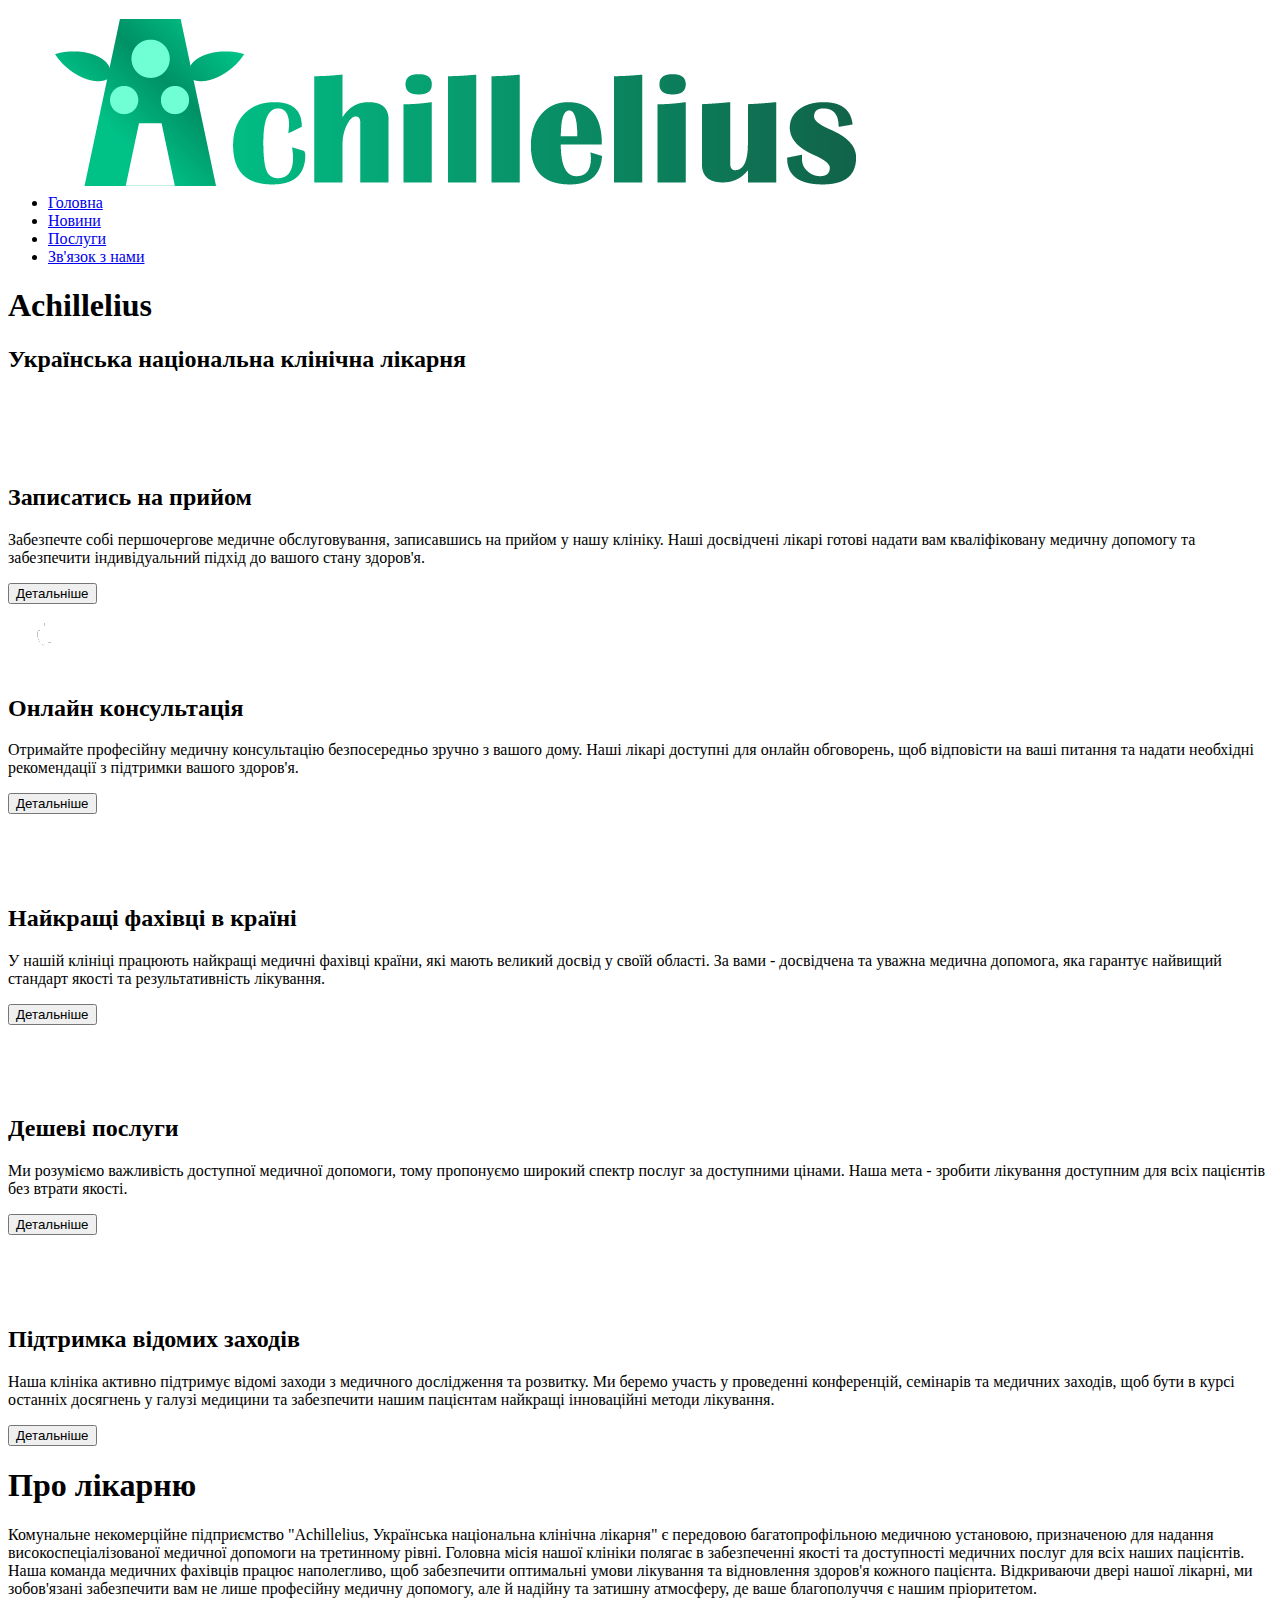
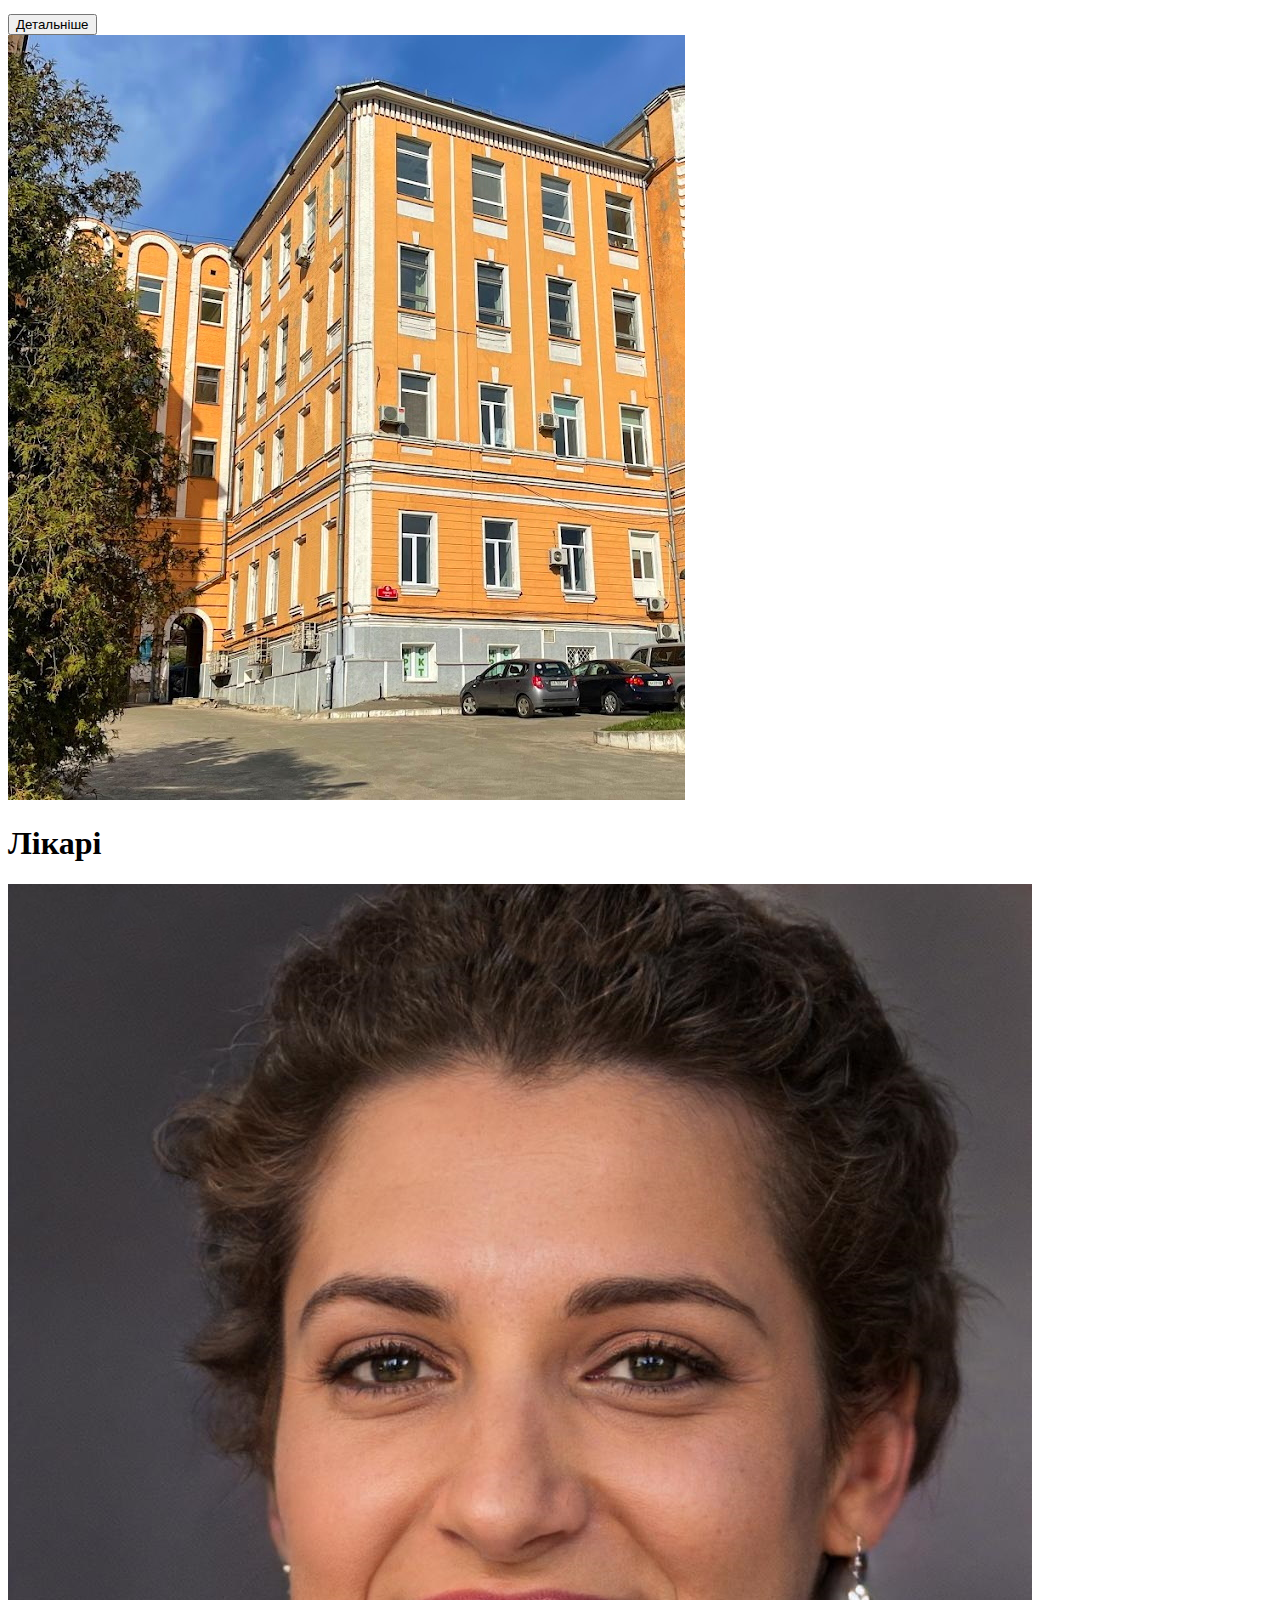
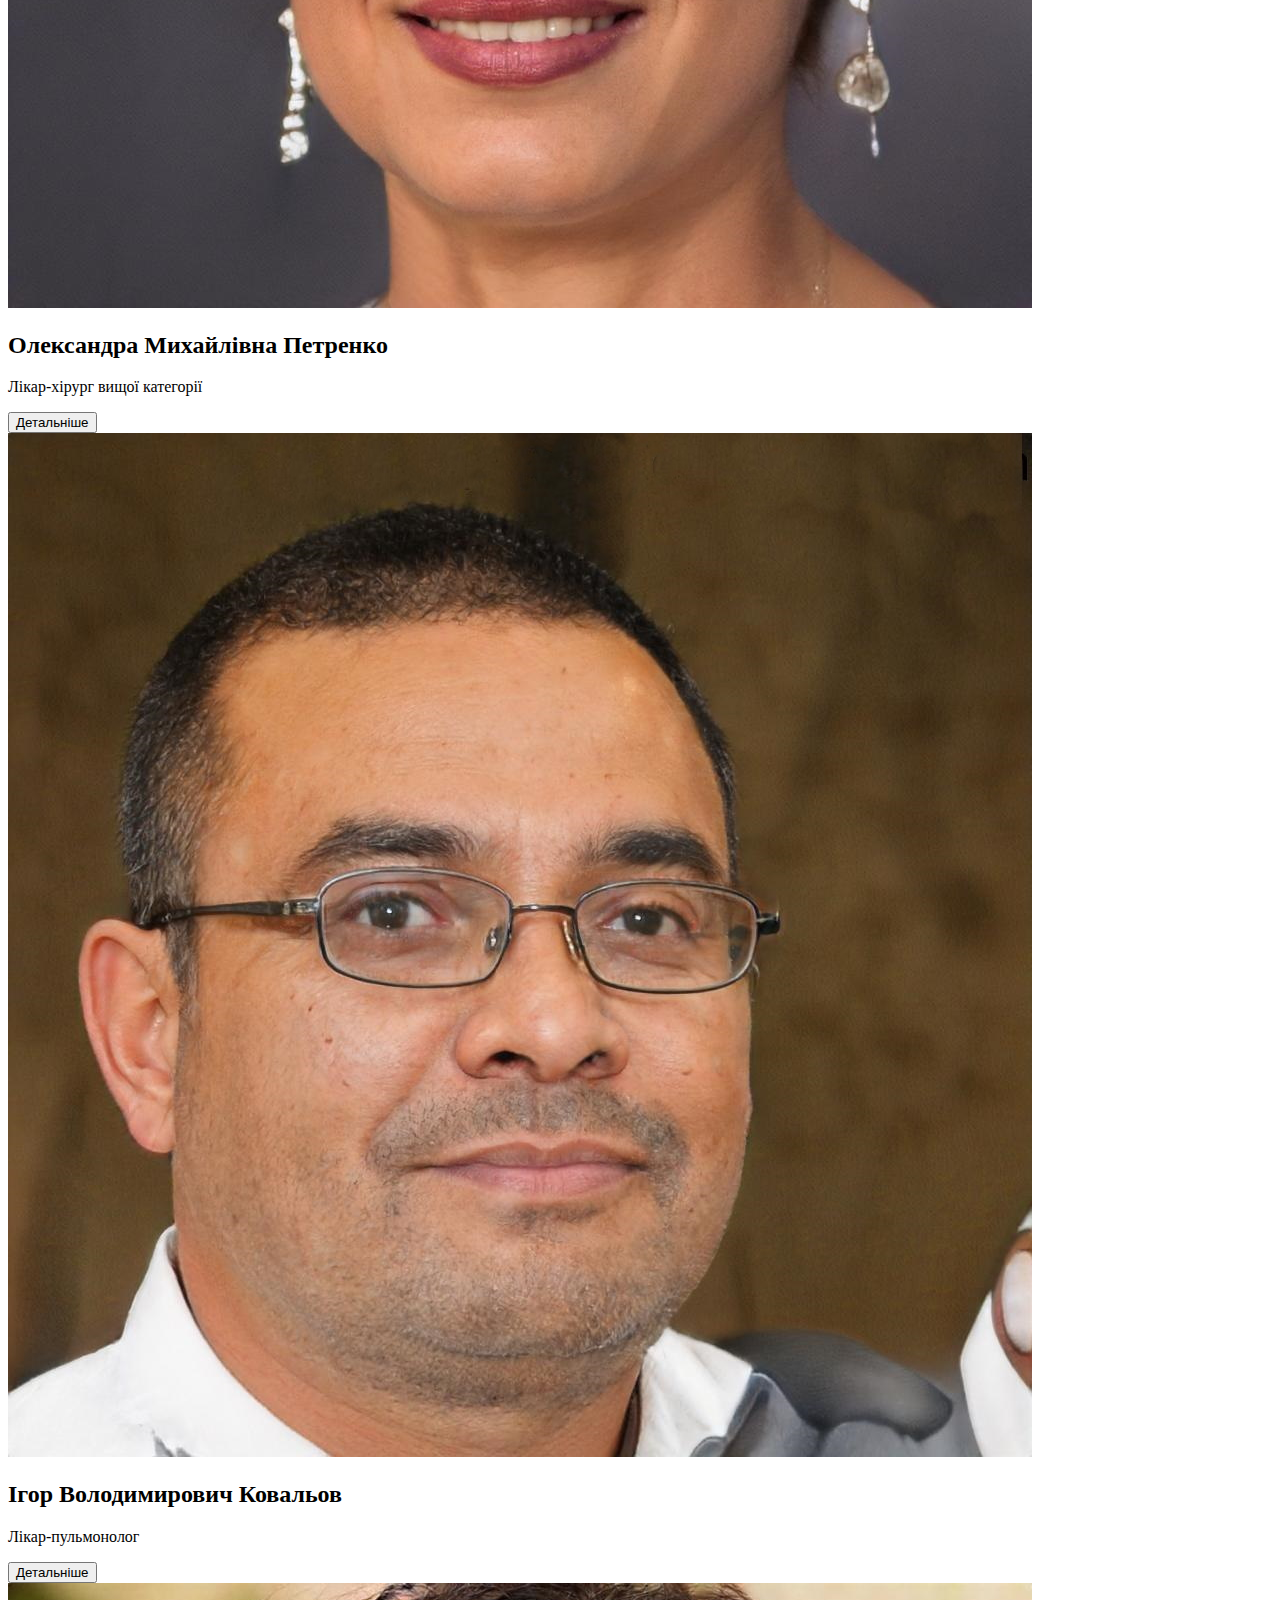
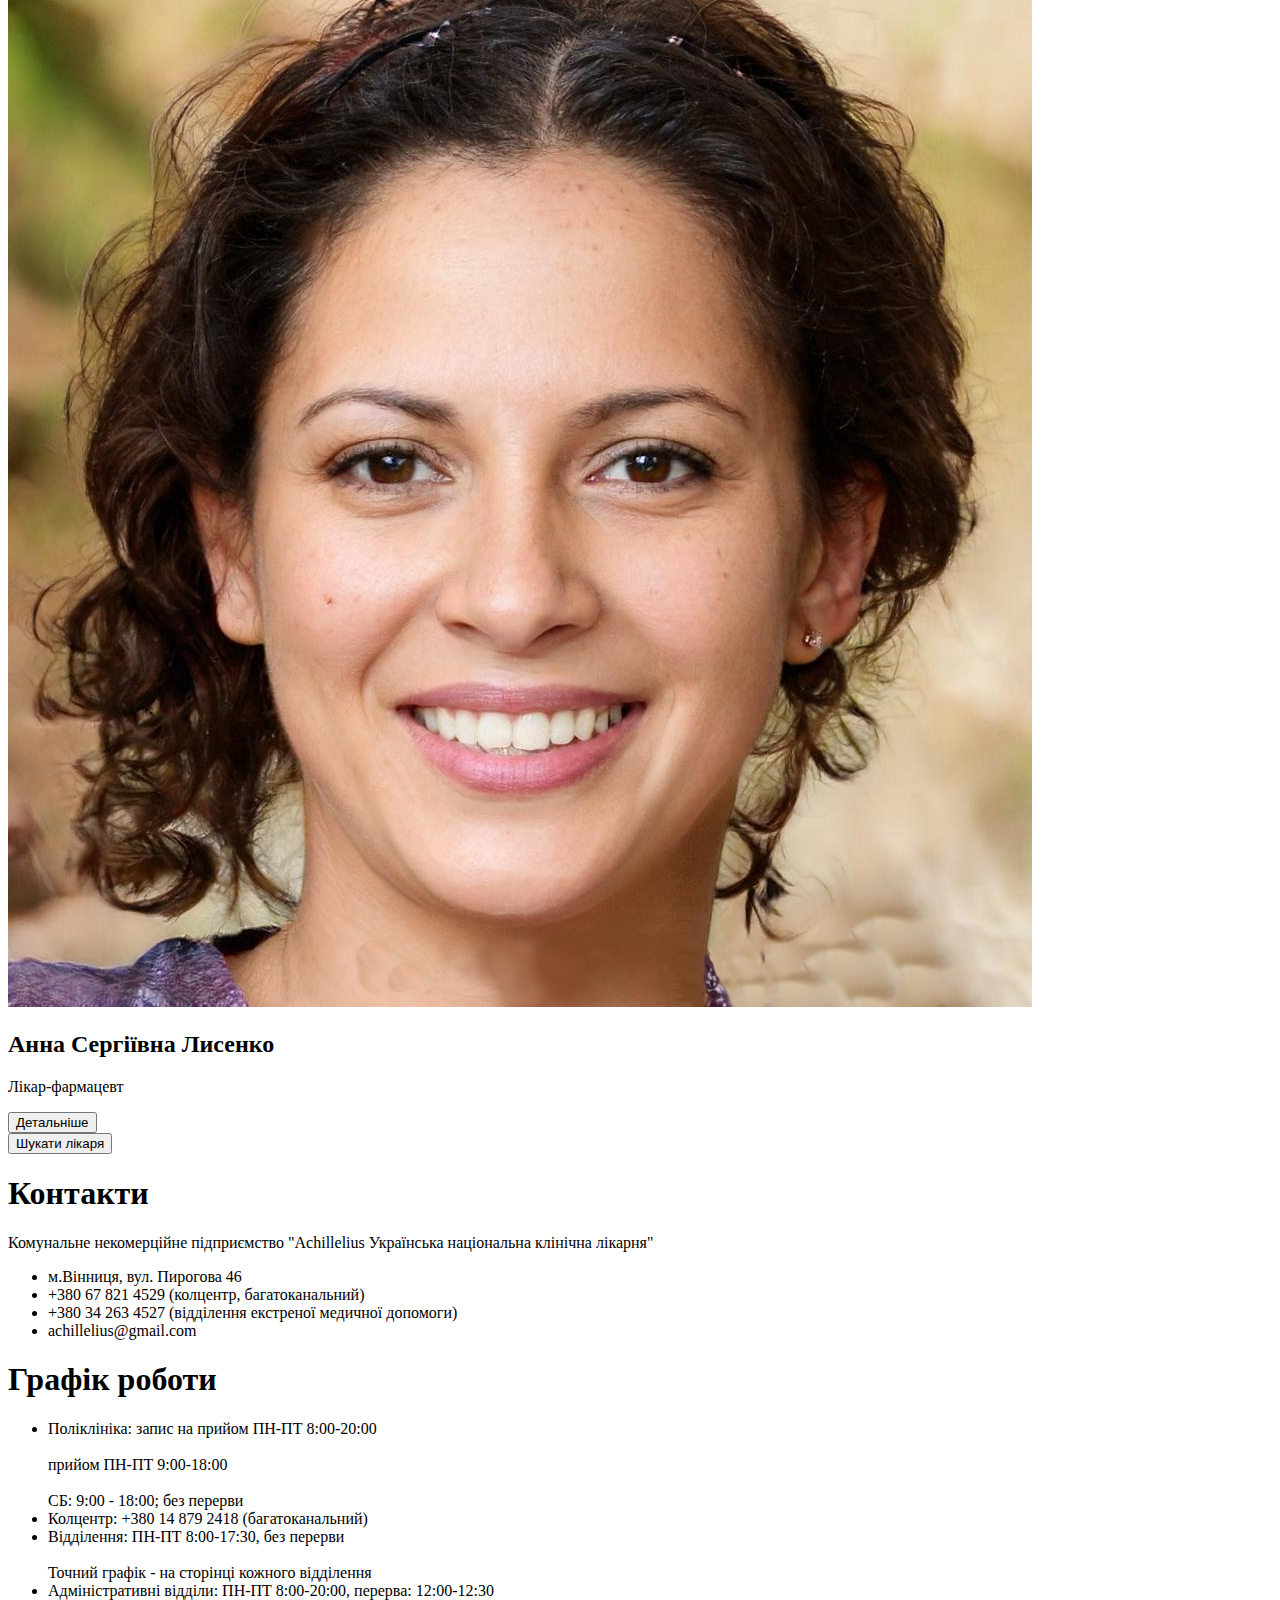
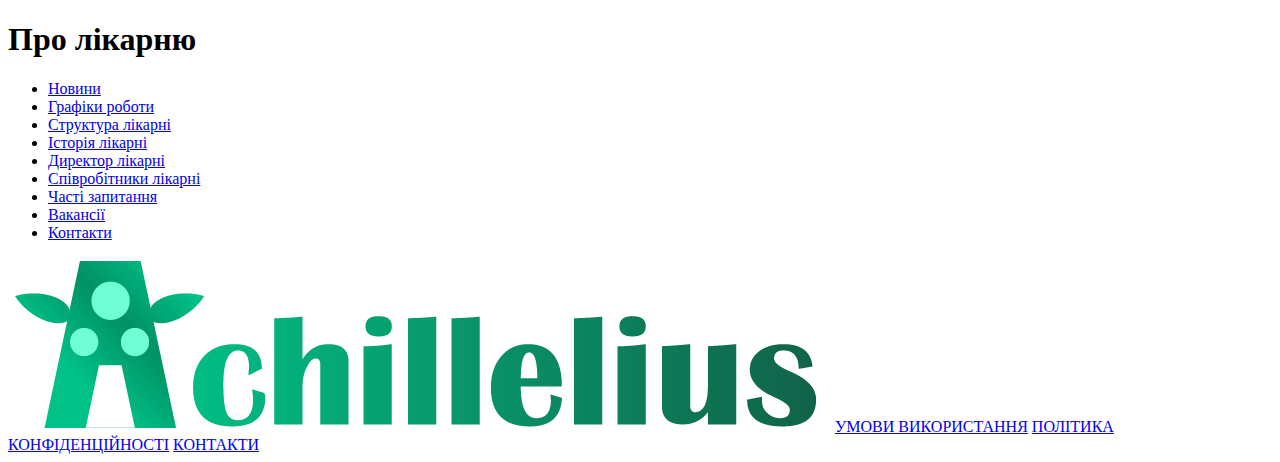
==== commit 02c09ffe: "Сторінка "Послуги"" ====
--- a/Курсова/index.html
+++ b/Курсова/index.html
@@ -1,5 +1,5 @@
 <!DOCTYPE html>
-<html lang="en">
+<html lang="ua">
 <head>
 	<meta charset="UTF-8">
 	<meta name="viewport" content="width=device-width, initial-scale=1.0">
@@ -30,27 +30,32 @@
 			<div class="Card">
 				<img src="Images/CardIcon1.png" class="CardIcon" alt="Testing icon">
 				<h2 class = "CardTitle">Записатись на прийом</h2> 
-				<p class = "CardText">Broaden the creative horizons of your kids</p>
+				<p class = "CardText">Забезпечте собі першочергове медичне обслуговування, записавшись на прийом у нашу клініку. Наші досвідчені лікарі готові надати вам кваліфіковану медичну допомогу та забезпечити індивідуальний підхід до вашого стану здоров'я.</p>
+				<button class="ButtonMoreInformation">Детальніше</button>
 			</div>
 			<div class="Card">
 				<img src="Images/CardIcon2.png" class="CardIcon" alt="Testing icon">
 				<h2 class = "CardTitle">Онлайн консультація</h2> 
-				<p class = "CardText">Broaden the creative horizons of your kids</p>
+				<p class = "CardText">Отримайте професійну медичну консультацію безпосередньо зручно з вашого дому. Наші лікарі доступні для онлайн обговорень, щоб відповісти на ваші питання та надати необхідні рекомендації з підтримки вашого здоров'я.</p>
+				<button class="ButtonMoreInformation">Детальніше</button>
 			</div>
 			<div class="Card">
 				<img src="Images/CardIcon3.png" class="CardIcon" alt="Testing icon">
 				<h2 class = "CardTitle">Найкращі фахівці в країні</h2> 
-				<p class = "CardText">Broaden the creative horizons of your kids</p>
+				<p class = "CardText">У нашій клініці працюють найкращі медичні фахівці країни, які мають великий досвід у своїй області. За вами - досвідчена та уважна медична допомога, яка гарантує найвищий стандарт якості та результативність лікування.</p>
+				<button class="ButtonMoreInformation">Детальніше</button>
 			</div>
 			<div class="Card">
 				<img src="Images/CardIcon4.png" class="CardIcon" alt="Testing icon">
 				<h2 class = "CardTitle">Дешеві послуги</h2> 
-				<p class = "CardText">Broaden the creative horizons of your kids</p>
+				<p class = "CardText">Ми розуміємо важливість доступної медичної допомоги, тому пропонуємо широкий спектр послуг за доступними цінами. Наша мета - зробити лікування доступним для всіх пацієнтів без втрати якості.</p>
+				<button class="ButtonMoreInformation">Детальніше</button>
 			</div>
 			<div class="Card">
 				<img src="Images/CardIcon5.png" class="CardIcon" alt="Testing icon">
 				<h2 class = "CardTitle">Підтримка відомих заходів</h2> 
-				<p class = "CardText">Broaden the creative horizons of your kids</p>
+				<p class = "CardText">Наша клініка активно підтримує відомі заходи з медичного дослідження та розвитку. Ми беремо участь у проведенні конференцій, семінарів та медичних заходів, щоб бути в курсі останніх досягнень у галузі медицини та забезпечити нашим пацієнтам найкращі інноваційні методи лікування.</p>
+				<button class="ButtonMoreInformation">Детальніше</button>
 			</div>
 		</div>
 	</section>
@@ -146,4 +151,4 @@
 </body>
 </html>
 
-<link rel="stylesheet" href="Styles.css">+<link rel="stylesheet" href="styles.css">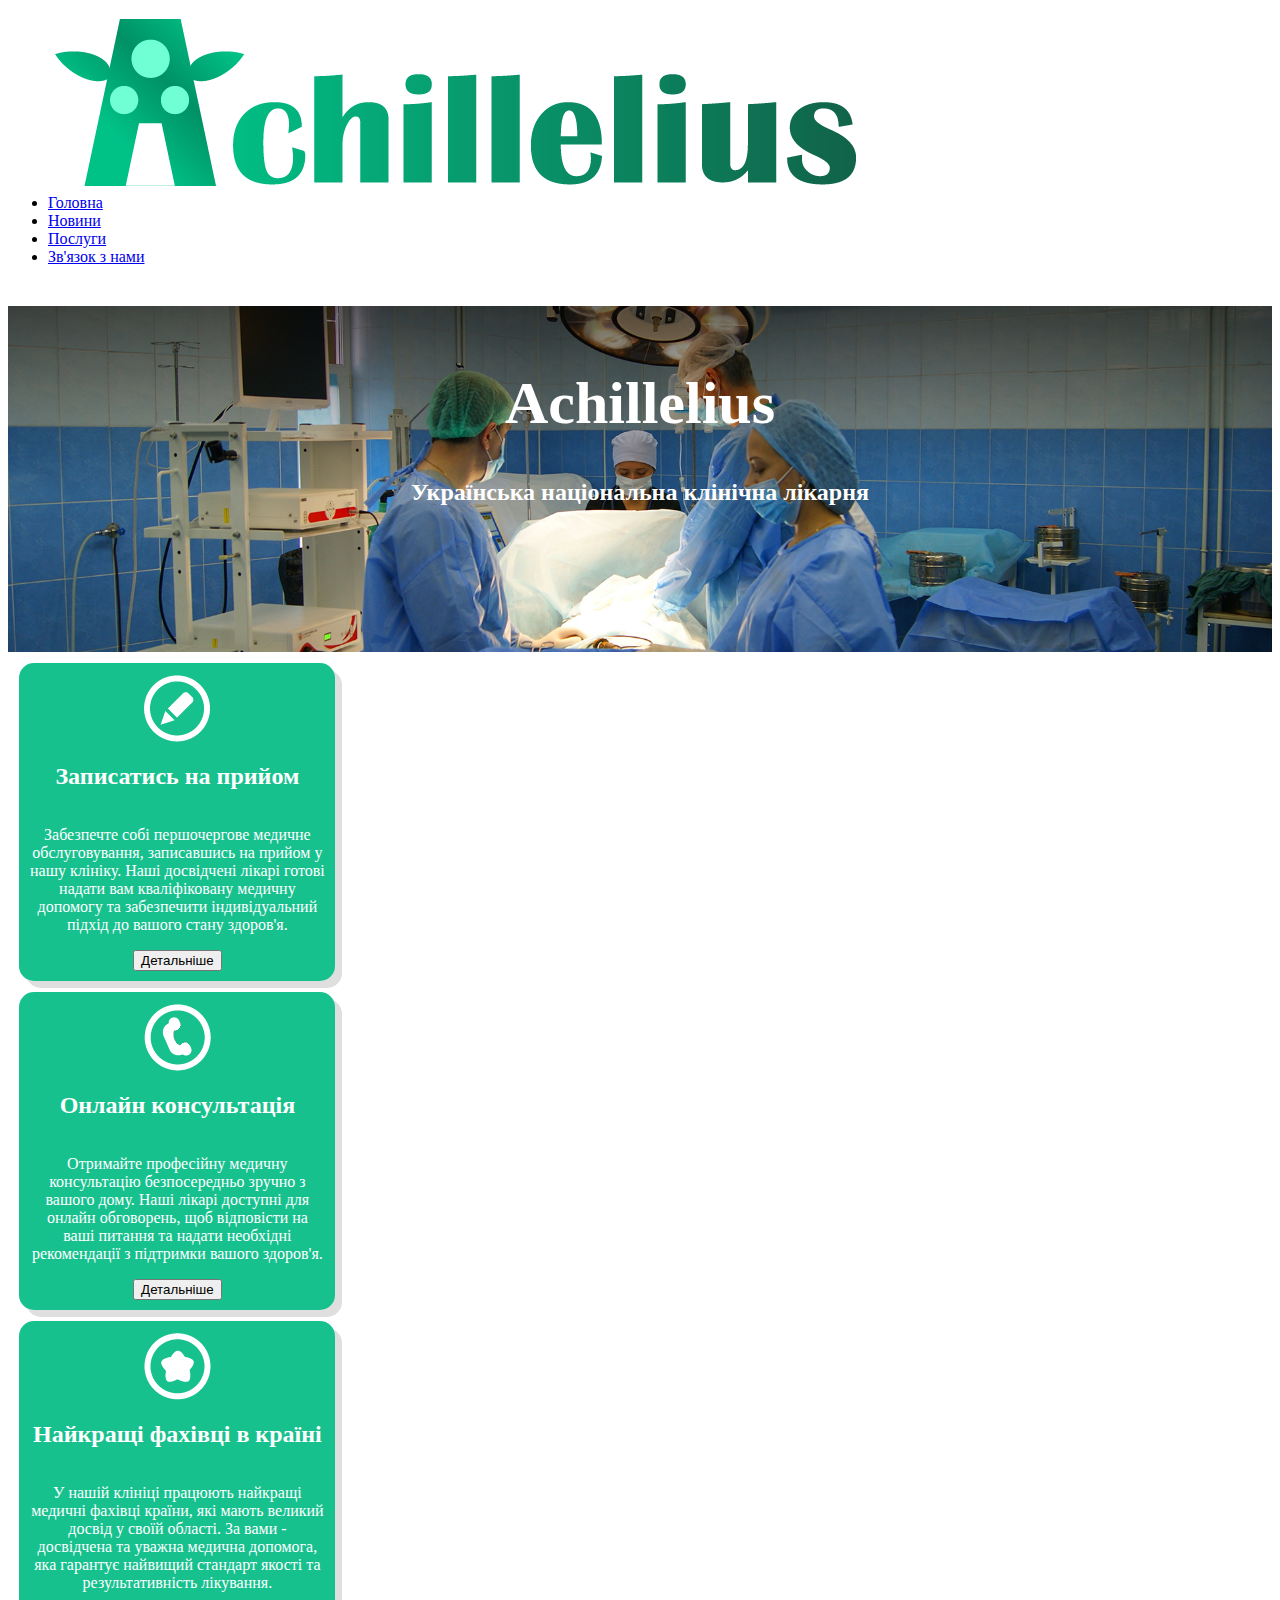
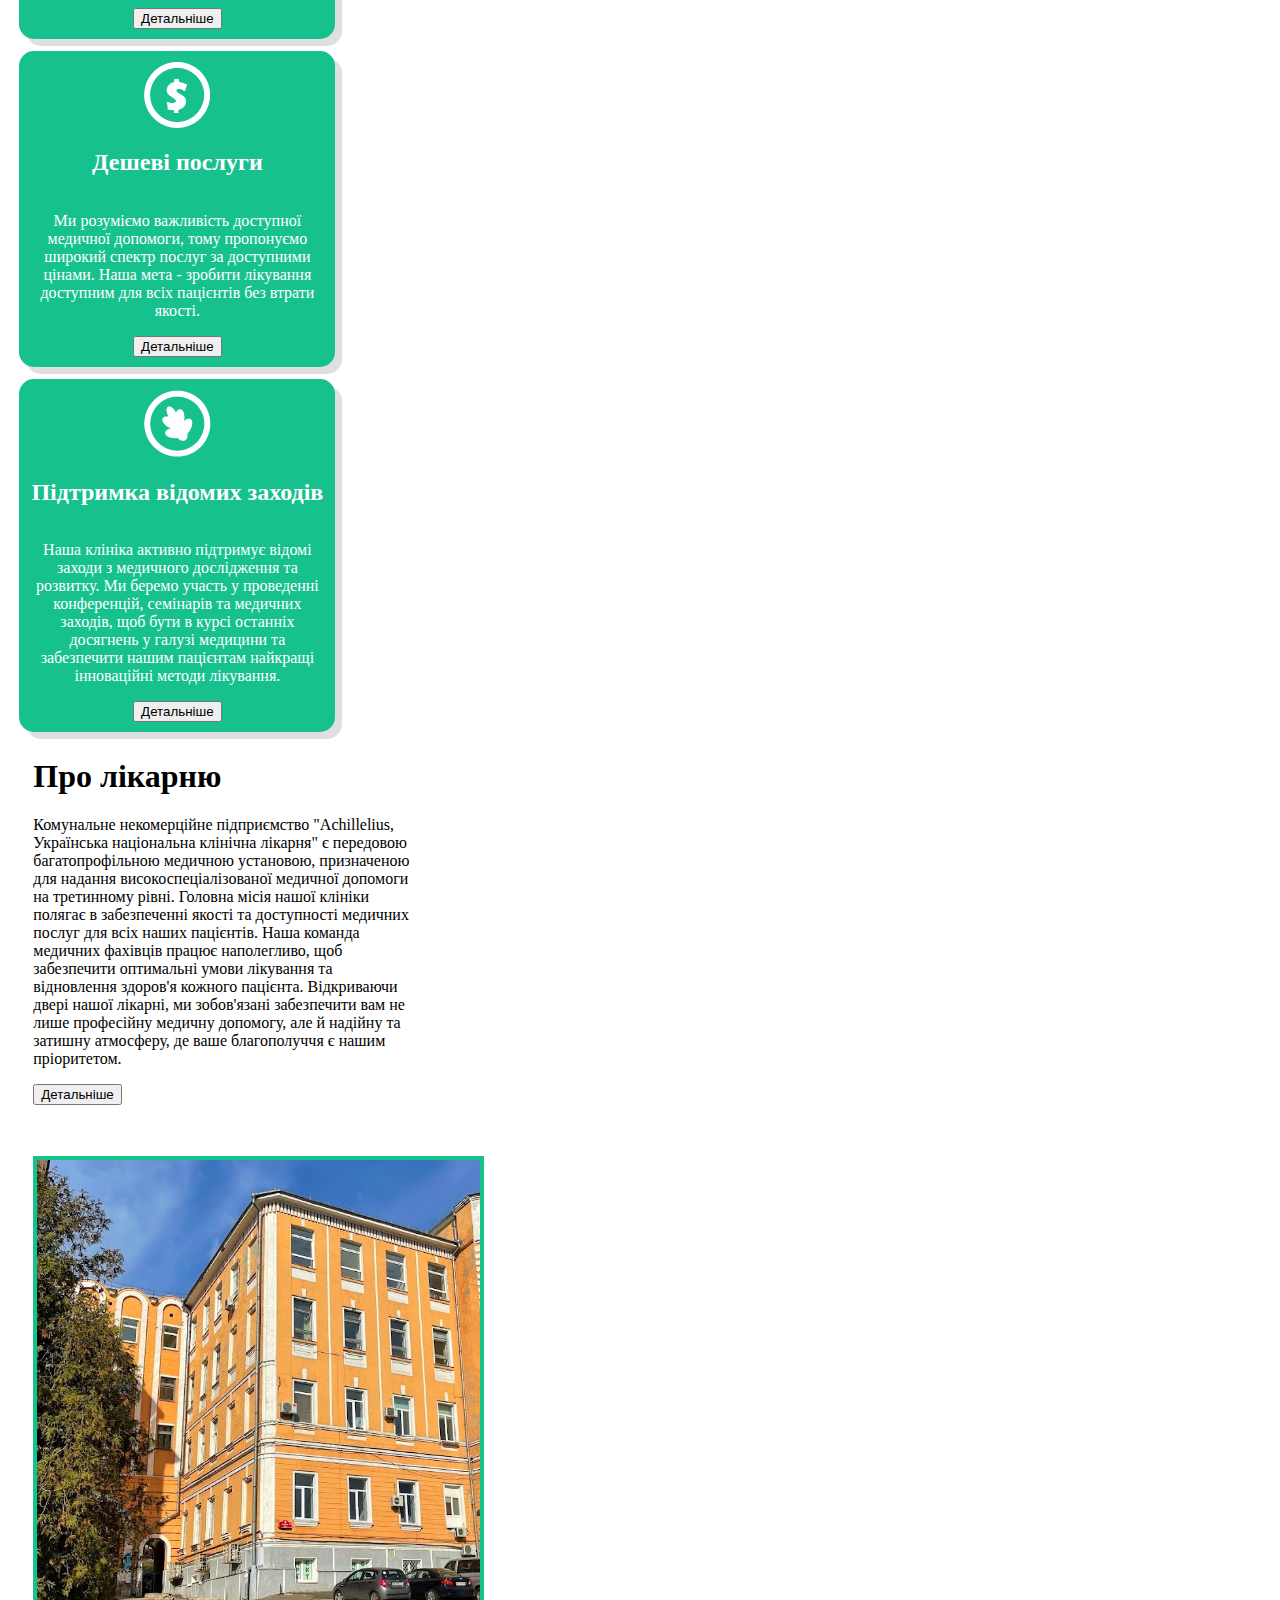
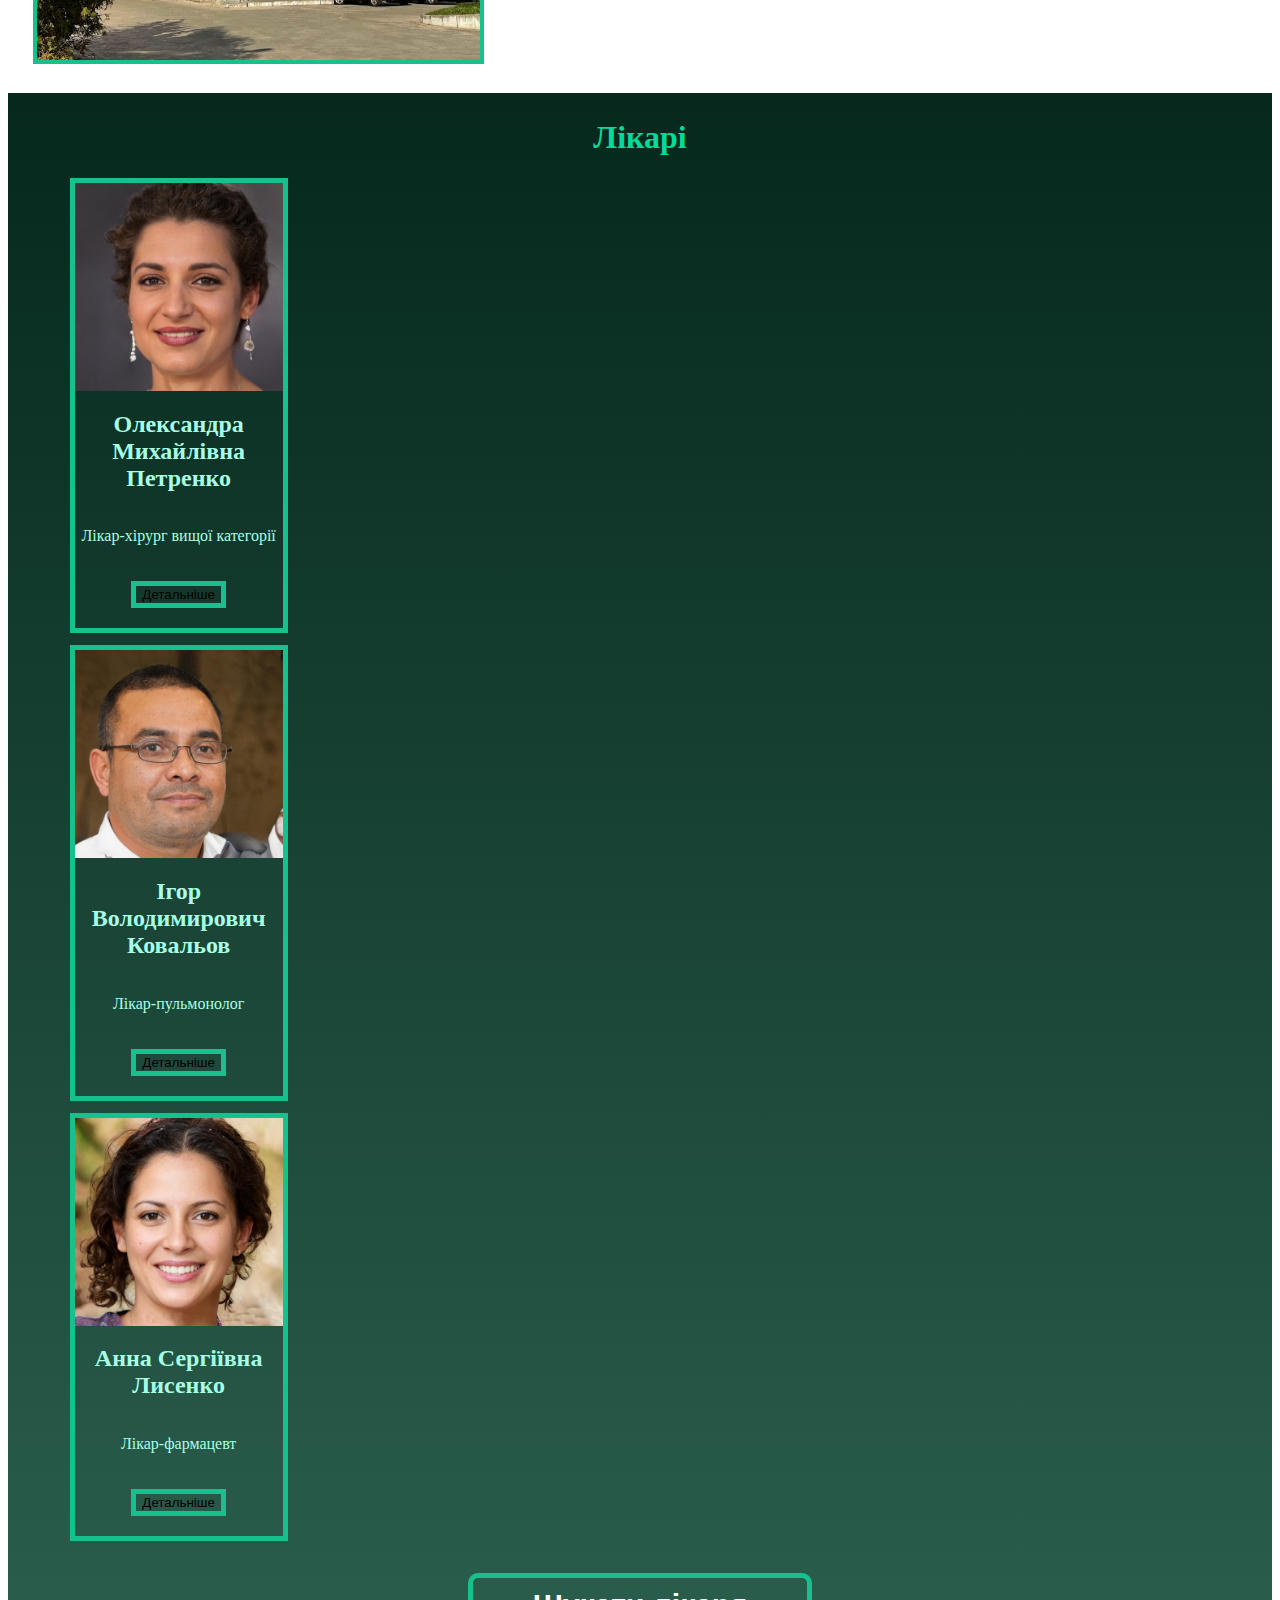
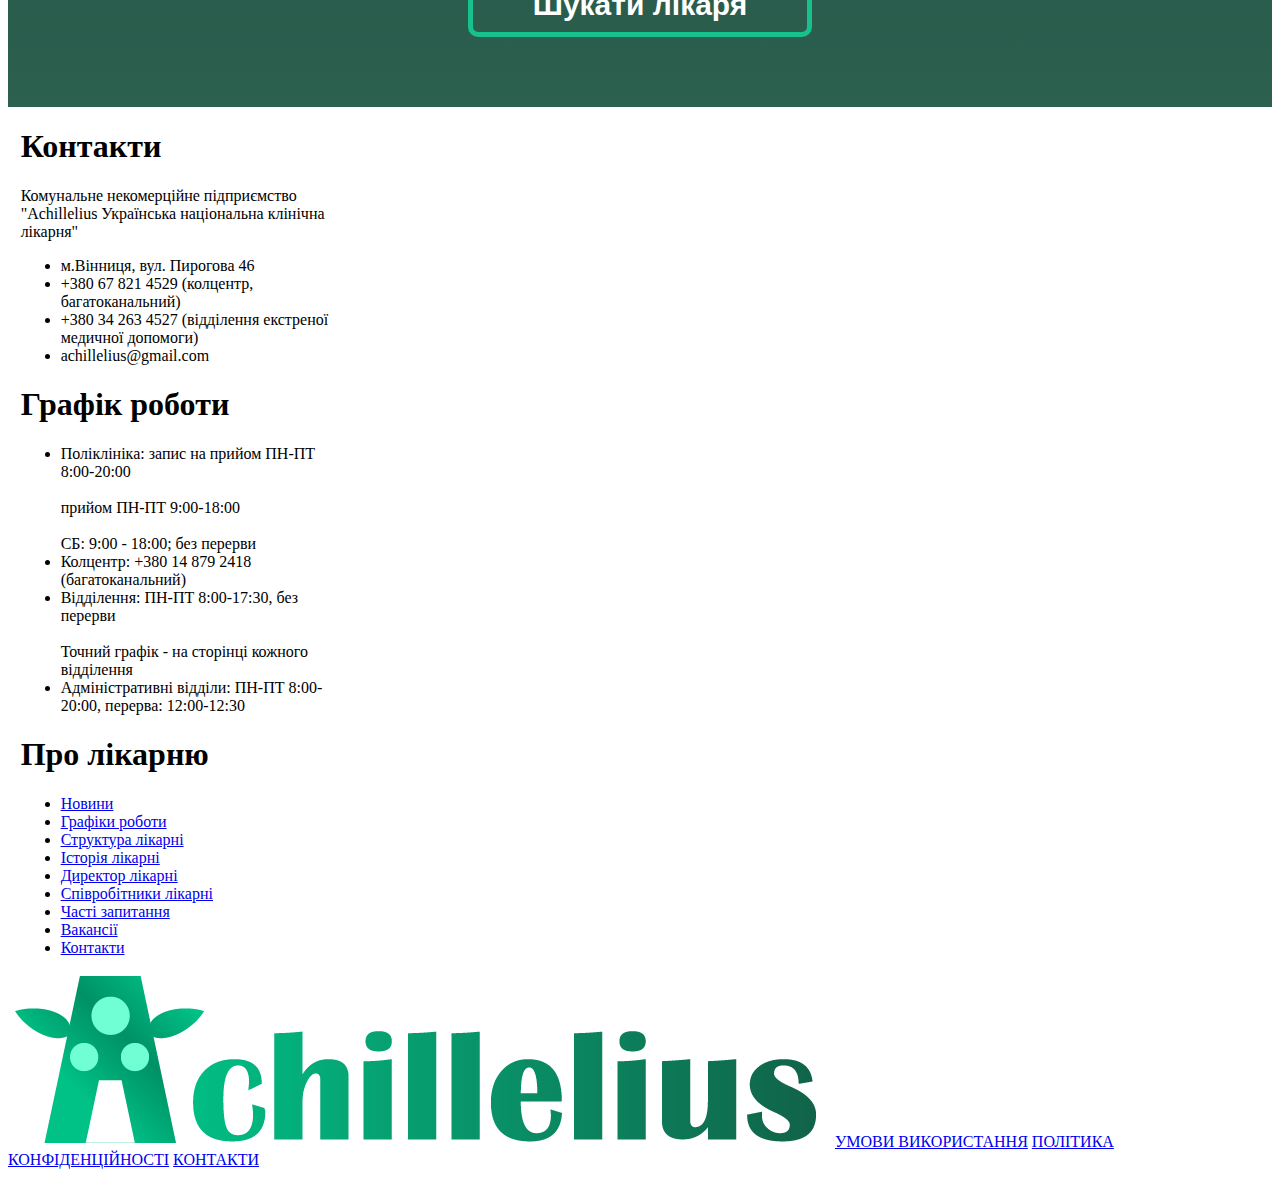
==== commit d10e4fcc: "Нові сторінки" ====
--- a/Курсова/index.html
+++ b/Курсова/index.html
@@ -3,16 +3,16 @@
 <head>
 	<meta charset="UTF-8">
 	<meta name="viewport" content="width=device-width, initial-scale=1.0">
-	<title>Курсова</title>
+	<title>Achillelius - Українська національна клінічна лікарня</title>
 </head>
 <body>
 	<header>
 		<nav>
 			<ul>
 				<img src="Images/MainIcon.png" id="LogoHospital" alt="Logo icon"> 
-				<li><a class="ArrowButton" href="#home">Головна</a></li>
+				<li><a class="ArrowButton" href="index.html">Головна</a></li>
 				<li><a class="ArrowButton" href="#news">Новини</a></li>
-				<li><a class="ArrowButton" href="#services">Послуги</a></li>
+				<li><a class="ArrowButton" href="services.html">Послуги</a></li>
 				<li><a class="ArrowButton" href="#contact">Зв'язок з нами</a></li>
 			</ul>
 		</nav>
@@ -26,7 +26,7 @@
 	</section>
 	
 	<section>
-		<div class="CardBlock">
+		<div class="BlockForContent">
 			<div class="Card">
 				<img src="Images/CardIcon1.png" class="CardIcon" alt="Testing icon">
 				<h2 class = "CardTitle">Записатись на прийом</h2> 
@@ -60,20 +60,20 @@
 		</div>
 	</section>
 	
-	<section class="CardBlock">
+	<section class="BlockForContent">
 		<div id="AboutUs">
 			<h1 class="GreenHeader">Про лікарню</h1>
 			<p>
 				Комунальне некомерційне підприємство "Achillelius, Українська національна клінічна лікарня" є передовою багатопрофільною медичною установою, призначеною для надання високоспеціалізованої медичної допомоги на третинному рівні. Головна місія нашої клініки полягає в забезпеченні якості та доступності медичних послуг для всіх наших пацієнтів. Наша команда медичних фахівців працює наполегливо, щоб забезпечити оптимальні умови лікування та відновлення здоров'я кожного пацієнта. Відкриваючи двері нашої лікарні, ми зобов'язані забезпечити вам не лише професійну медичну допомогу, але й надійну та затишну атмосферу, де ваше благополуччя є нашим пріоритетом.
 			</p>
-			<button class="ButtonMoreInformation">Детальніше</button>
+			<button class="ButtonMoreInformation" onclick="window.location.href='aboutus.html'">Детальніше</button>
 		</div>
 		<img src="Images/PageIllustration.jpg" id="HospitalIllustration" alt="Hospital illustration">
 	</section>
 	
 	<section id="WorkerSection">
 		<h1 class="GreenHeader">Лікарі</h1>
-		<div class="CardBlock">
+		<div class="BlockForContent">
 			<div class="DoctorsRectangle">
 				<img src="Images/DemoWomenPerson1.jpg" class="PersonIcon" alt="Testing icon">
 				<h2 class = "CardTitle">Олександра Михайлівна Петренко</h2> 
@@ -93,7 +93,7 @@
 				<button class="ButtonMoreInformation">Детальніше</button>
 			</div>
 		</div>
-		<button id="ButtonSearchDoctor">Шукати лікаря</button>
+		<button id="ButtonSearchDoctor" onclick="window.location.href='alldoctors.html'">Шукати лікаря</button>
 	</section>
 	
 	<section id="LinkSection">
@@ -151,4 +151,6 @@
 </body>
 </html>
 
-<link rel="stylesheet" href="styles.css">+<link rel="stylesheet" href="styles.css">
+<link rel="stylesheet" href="main_page_styles.css">
+<link rel="stylesheet" href="doctor_styles.css">--- a/Курсова/main_page_styles.css
+++ b/Курсова/main_page_styles.css
@@ -0,0 +1,128 @@
+#MainLogo {
+	background-image: url('Images/MainPageBackground.jpg');
+	width: 100%;
+	height: 27vw;
+	background-size: cover;
+	background-position: center;
+	text-align: center;
+	color: #FFFFFF;
+	
+	h1 {
+		font-size: 60px;
+		padding-top: 5%;
+	}
+}
+
+.CardIcon { margin: 0.5% 30%; }
+
+.Card {
+	width: 17%;
+	margin: 0.9%;
+	padding: 18px;
+	
+	background-color: #17C18E;
+	box-shadow: 7px 7px #DFDFDF;
+	
+	box-sizing: border-box;
+	text-align: center;
+	border-radius: 15px;
+	
+	display: flex;
+	flex-wrap: wrap;
+	justify-content: center;
+	align-items: center;
+	color: #FFFFFF;
+	transition: all 0.3s ease;
+}
+
+.Card:hover { 
+	background-color: #129E74; 
+	transform: translateX(7px) translateY(7px);
+	box-shadow: 0px 0px #DFDFDF;
+}
+
+#AboutUs {
+	width: 30%;
+	margin: 2%;
+}
+
+#HospitalIllustration {
+	width: 20%;
+	margin: 2%;
+	border: 4px solid #17C18E;
+	transition: all 0.3s ease;
+}
+
+#HospitalIllustration:hover {
+	transform: scale(1.02);
+}
+
+
+
+
+#WorkerSection {
+	padding: 50px;
+	padding-top: 5px;
+	text-align: center;
+	background: linear-gradient(to top, #2C604F, #06281D);
+	
+	.GreenHeader {
+		color: #00DB99;
+	}
+}
+
+
+
+#ButtonSearchDoctor {
+	background: none; 
+	color: #fff; 
+	border: 5px solid #17C18E;
+	border-radius: 10px; 
+	cursor: pointer;
+	
+	font-size: 30px;
+	font-weight: bold;
+	font-family: arial;
+	
+	padding: 10px 60px;
+	margin: 20px;
+	transition: all 0.3s ease;
+}
+
+#ButtonSearchDoctor:hover { transform: scale(1.05); }
+
+
+@media(min-width:1001px) and (max-width:1500px) {
+	#HospitalIllustration { width: 35%; }
+	.Card {
+		width: 25%;
+		padding: 10px;
+	}
+	
+	.LinkBlock { 
+		width:25%; 
+		margin: 1%; 
+	}
+}
+
+@media(min-width:641px) and (max-width:1000px) {
+    #HospitalIllustration { width: 55%; }
+	#AboutUs { width:35%; }
+	
+	.Card {
+		width: 30%; 
+		padding: 15px;
+	}
+}
+
+@media(max-width:640px) {
+	#HospitalIllustration { width: 90%; }
+	.Card {
+		width: 45%; 
+		padding: 15px;
+	}
+	
+	#AboutUs { width:90%; }
+	
+	#LogoHospital { margin: 5px 30%; }
+}--- a/Курсова/doctor_styles.css
+++ b/Курсова/doctor_styles.css
@@ -0,0 +1,78 @@
+.DoctorsRectangle {
+	width: calc(5vw + 15vh);
+	
+	margin: 1%;
+	padding-top: 0;
+	
+	border: 5px solid #17C18E;
+	
+	box-sizing: border-box;
+	text-align: center;
+	
+	display: flex;
+	flex-direction: column; 
+	flex-wrap: wrap;
+	justify-content: top;
+	align-items: center;
+	color: #A8FFE3;
+	transition: all 0.3s ease;
+	
+	.ButtonMoreInformation {
+		background: none; 
+		border: 5px solid #17C18E;
+		margin: 20px;
+	}
+}
+
+.DoctorsRectangle:hover { transform: translateY(-15px); }
+
+.PersonIcon {
+	float: inline-start;
+	width: 100%;
+}
+
+#AllWorkerSection {
+	padding: 50px;
+	padding-top: 5px;
+	text-align: center;
+	background: linear-gradient(to top, #2C604F, #06281D);
+	
+	.GreenHeader {
+		color: #00DB99;
+	}
+}
+
+
+@media(min-width:1001px) and (max-width:1500px) {
+	.DoctorsRectangle {
+		width: calc(10vw + 10vh);
+		
+		.ButtonMoreInformation {
+			margin: 20px;
+		}
+	}
+}
+
+@media(min-width:641px) and (max-width:1000px) {
+    
+	.DoctorsRectangle {
+		width: calc(15vw + 10vh);
+		
+		.ButtonMoreInformation {
+			margin: 20px 5px;
+		}
+	}
+	
+}
+
+@media(max-width:640px) {
+	
+	.DoctorsRectangle {
+		width: 45%;
+		
+		.ButtonMoreInformation {
+			margin: 20px 10px;
+		}
+	}
+	
+}